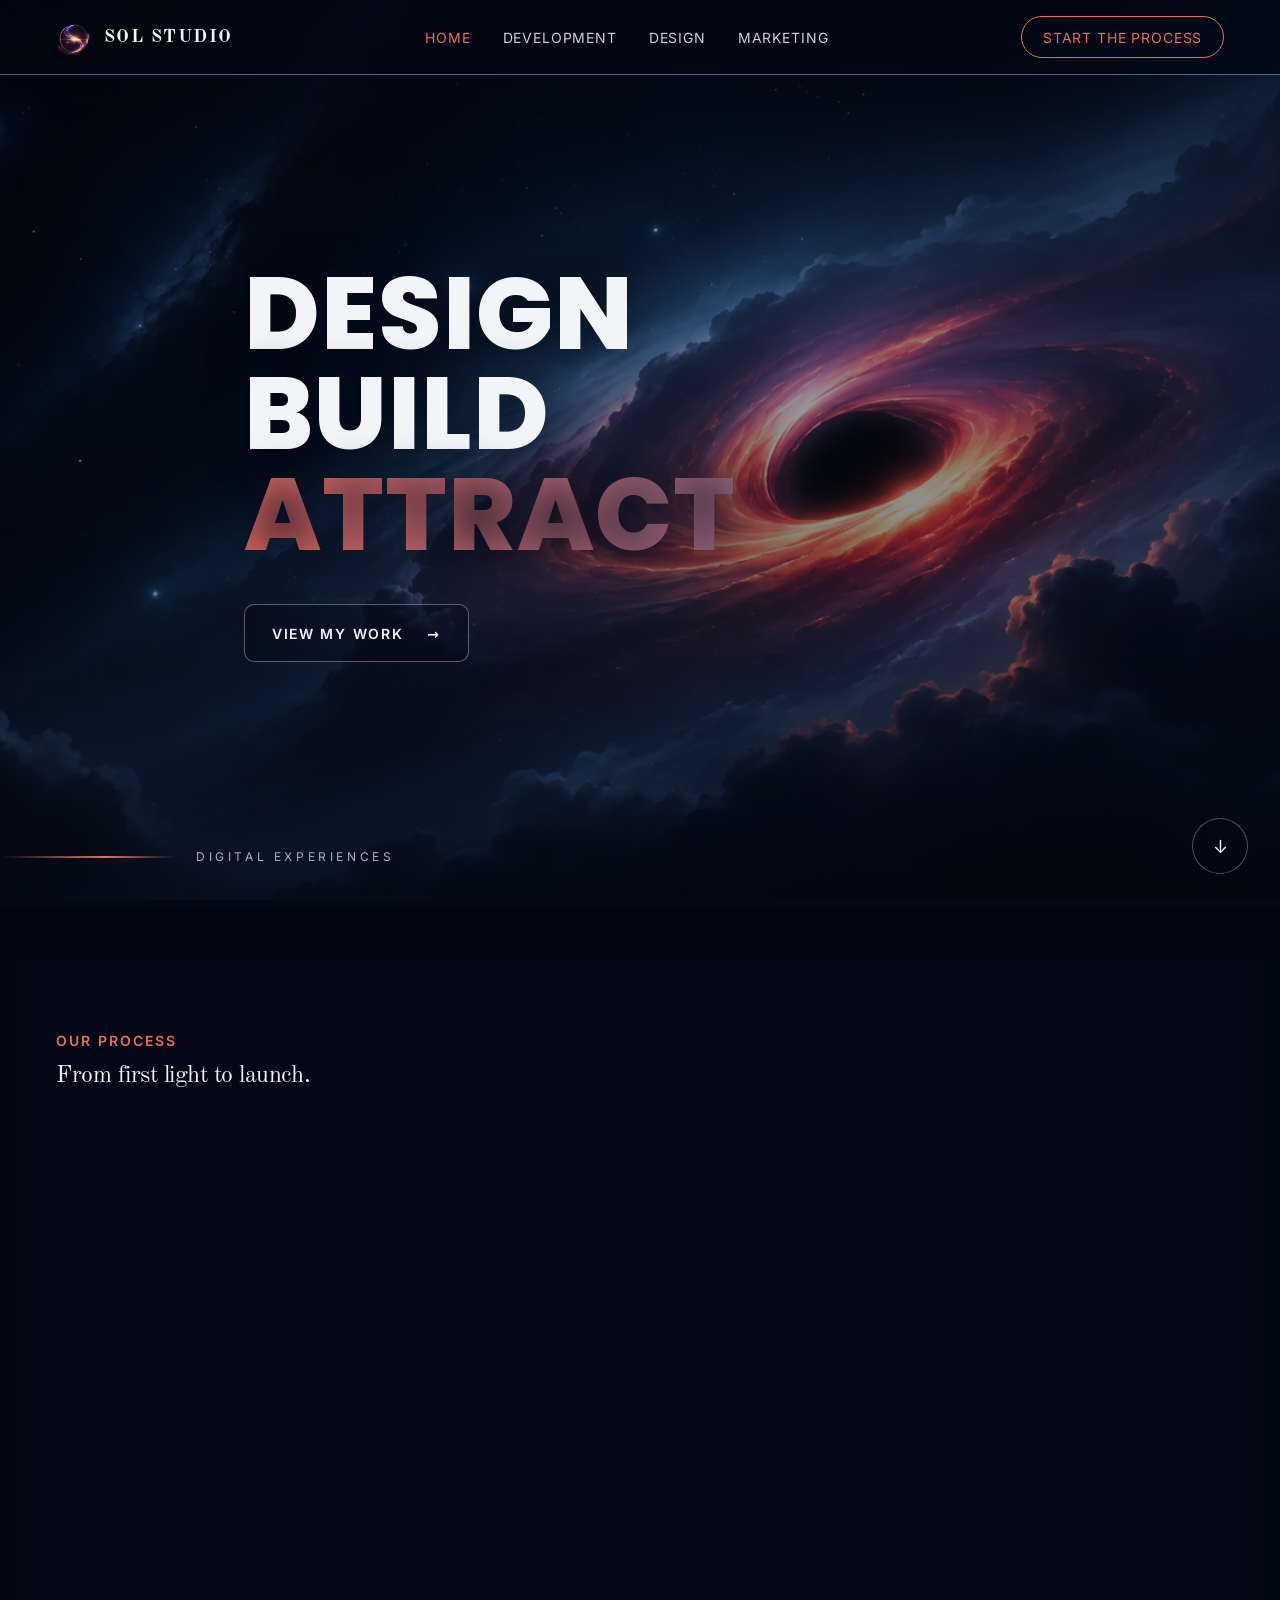
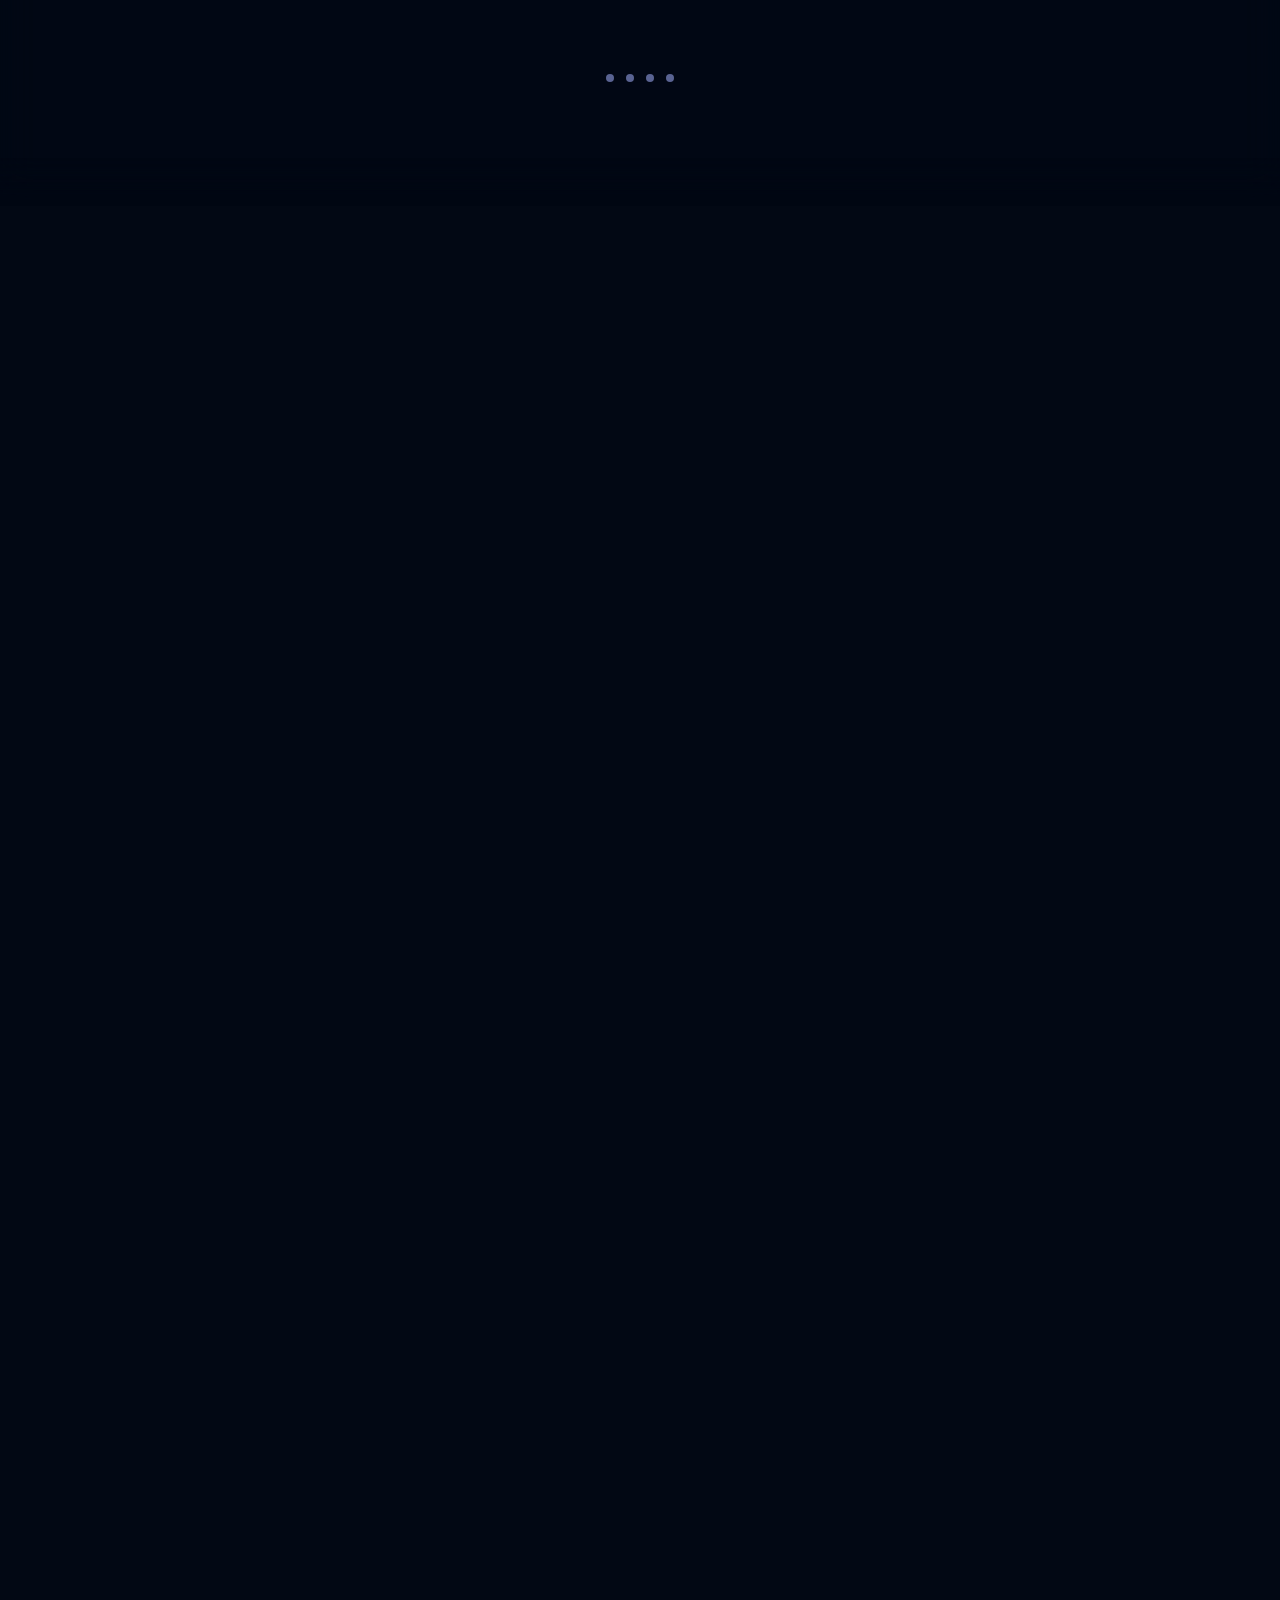
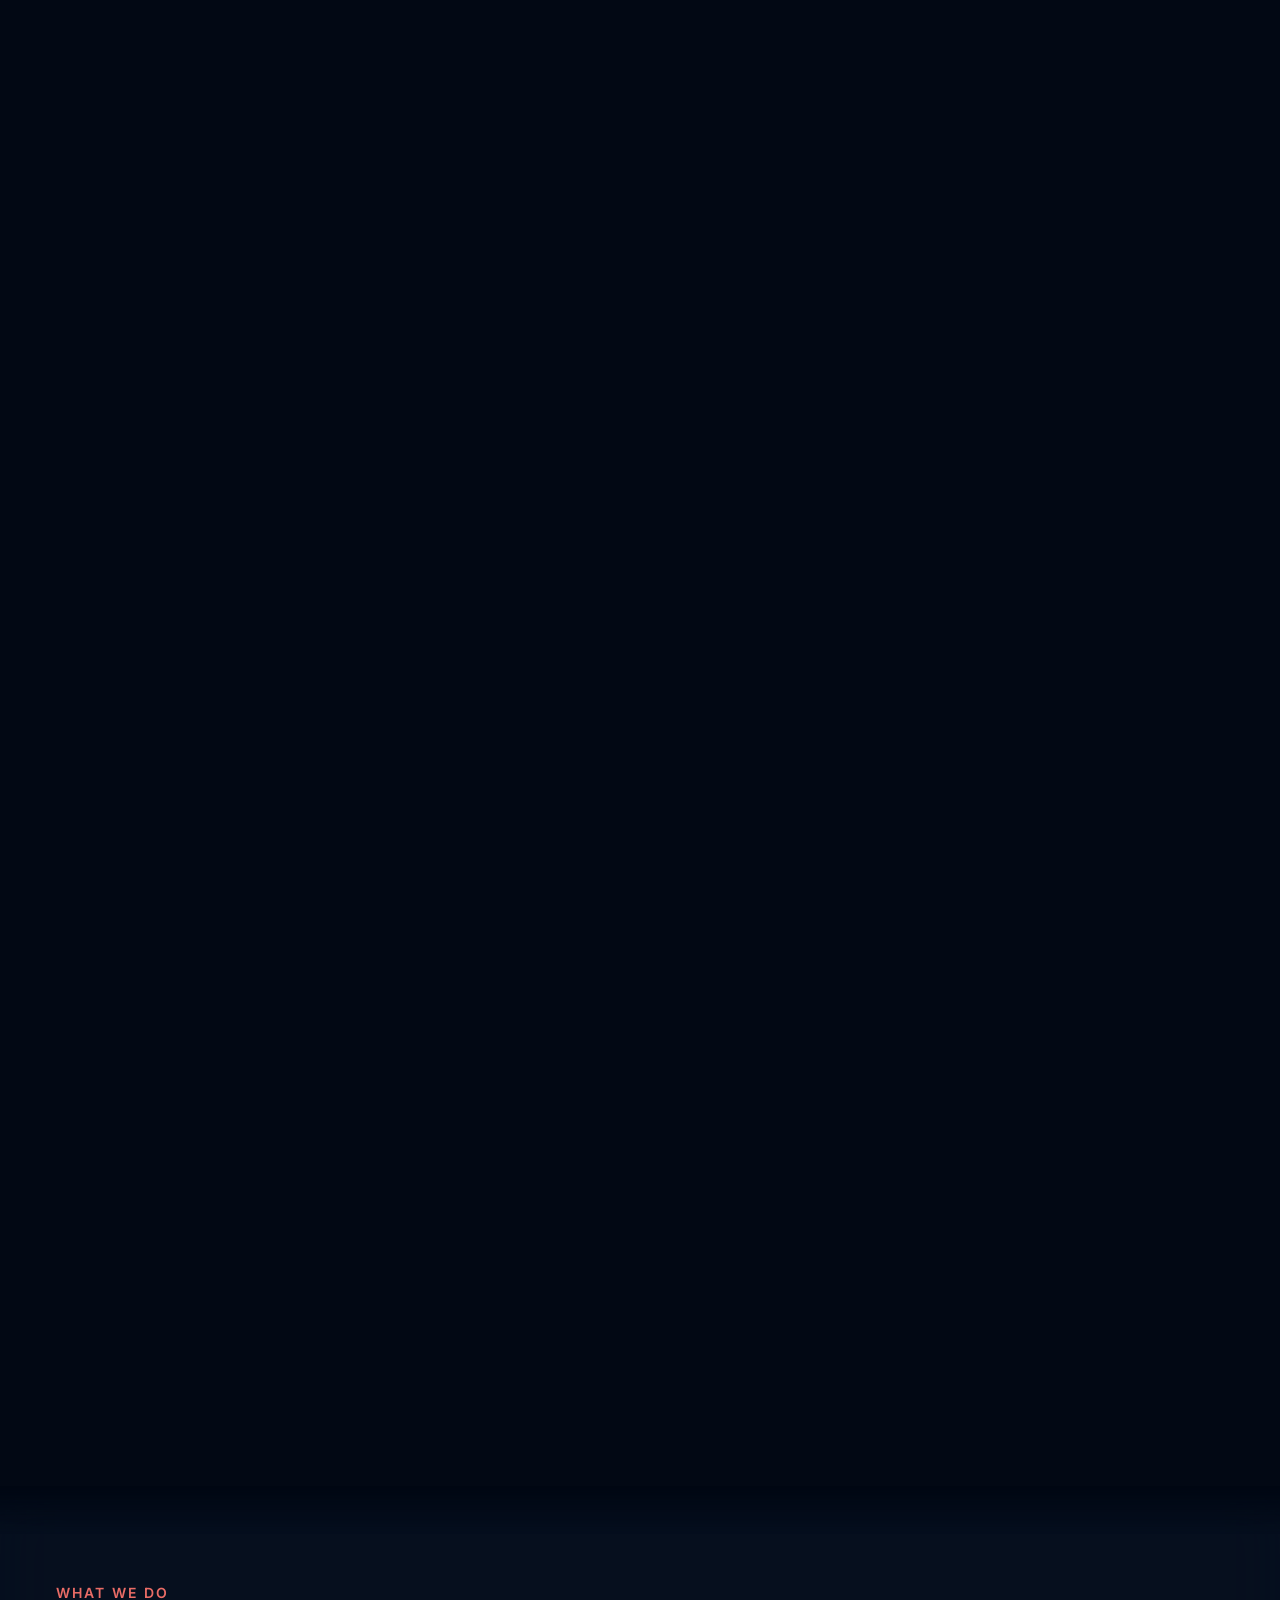
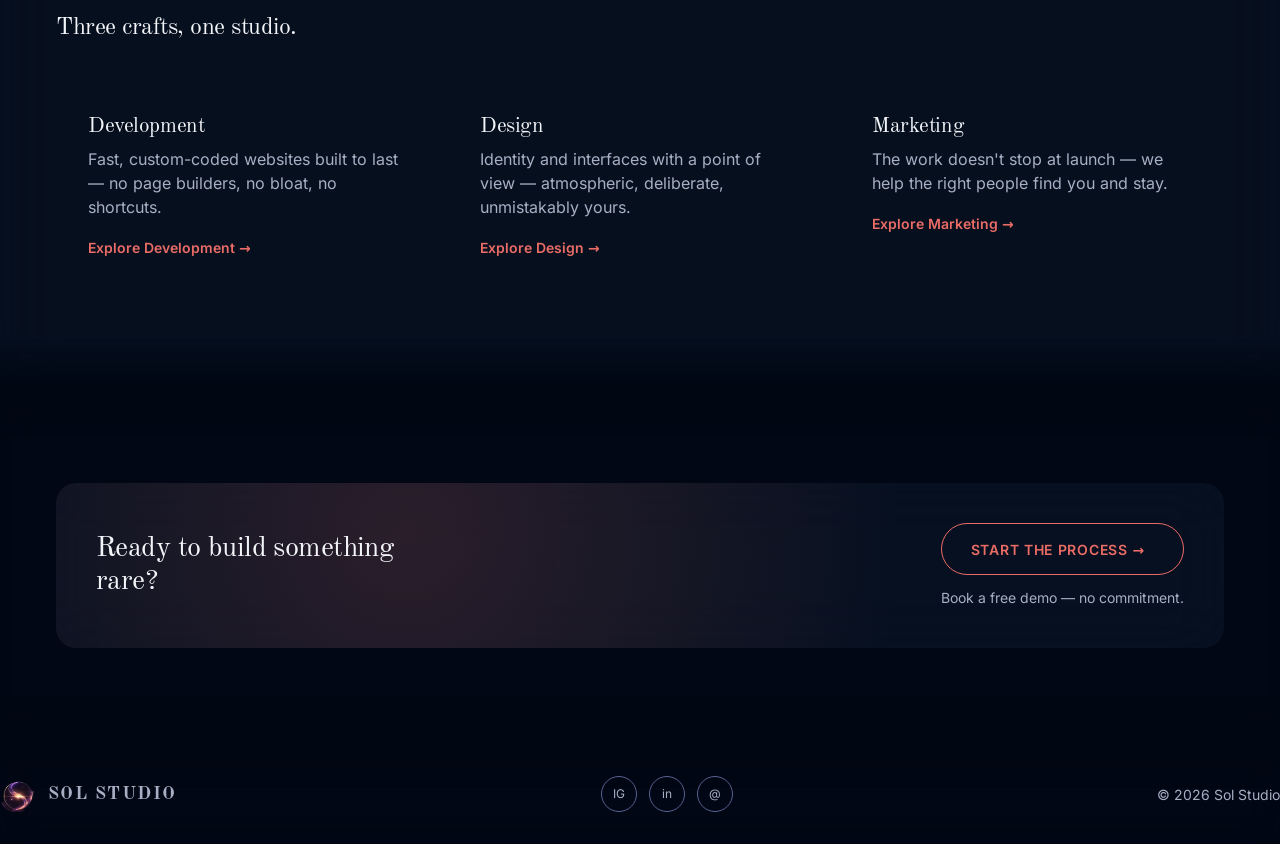
==== index.html @ f49dfcd3 "Build Sol Studio site: phases 0-5 complete - Design "Gravity": cosmic dark theme, client palette, Ol" ====
<!doctype html>
<html lang="en">
<head>
  <meta charset="utf-8">
  <meta name="viewport" content="width=device-width, initial-scale=1">
  <title>Sol Studio — Custom Websites, Design & Marketing</title>
  <meta name="description" content="Sol Studio builds custom websites from your brief — no templates, no two alike. Development, design, and marketing under one roof. Book a free demo.">
  <link rel="stylesheet" href="shared/tokens.css">
  <link rel="stylesheet" href="shared/base.css">
  <link rel="stylesheet" href="style.css">
  <link rel="preload" as="image" href="assets/images/hero-poster.webp">
</head>
<body>
  <!-- fixed cosmic backdrop: intro-loop hero video (intro plays once, hands
       off to the seamless loop; reduced-motion & autoplay-blocked → poster) -->
  <div class="site-backdrop" data-intro-loop aria-hidden="true">
    <video class="backdrop-media" data-il-loop muted playsinline preload="auto" loop>
      <source src="assets/video/hero-loop.mp4" type="video/mp4">
    </video>
    <video class="backdrop-media" data-il-intro muted playsinline preload="auto" autoplay
           poster="assets/images/hero-poster.webp">
      <source src="assets/video/hero-intro.mp4" type="video/mp4">
    </video>
  </div>

  <!-- ===== header (canonical — propagate edits to every page) ===== -->
  <header class="site-header">
    <div class="container">
      <a class="logo" href="/"><img src="assets/images/logo-mark.webp" alt="" width="36" height="36">SOL STUDIO</a>
      <nav aria-label="Primary">
        <ul class="nav-links">
          <li><a href="/" aria-current="page">Home</a></li>
          <li><a href="dev/">Development</a></li>
          <li><a href="design/">Design</a></li>
          <li><a href="market/">Marketing</a></li>
        </ul>
      </nav>
      <a class="nav-cta" href="questionnaire/">Start the Process</a>
      <button class="nav-toggle" id="navToggle" aria-label="Open menu" aria-expanded="false">
        <span></span><span></span><span></span>
      </button>
    </div>
  </header>
  <div class="nav-overlay" id="navOverlay">
    <button class="nav-overlay-close" id="navClose" aria-label="Close menu">&times;</button>
    <a href="/">Home</a>
    <a href="dev/">Development</a>
    <a href="design/">Design</a>
    <a href="market/">Marketing</a>
    <a class="btn-outline nav-cta" href="questionnaire/">Start the Process</a>
  </div>

  <main>
    <!-- ===== hero — cinematic launch, per the operator's reference mockup:
         stacked all-caps display headline (gradient last line), one button,
         tag bottom-left, scroll circle bottom-right. The video establishes
         the scene, then the elements fade in on a timed choreography (pure
         CSS, reduced-motion shows them instantly) ===== -->
    <section class="hero-block" id="hero">
      <div class="container">
        <h1 class="hero-title"><span class="line">Design</span><span class="line">Build</span><span class="line grad">Attract</span></h1>
        <div class="hero-actions">
          <a class="btn-hero" href="#pillars">View My Work <span class="arrow" aria-hidden="true">&rarr;</span></a>
        </div>
      </div>
      <div class="hero-tag" aria-hidden="true"><span class="tag-rule"></span>Digital Experiences</div>
      <a class="hero-scroll" href="#process" aria-label="Scroll to our process">&darr;</a>
    </section>

    <!-- ===== process — pinned crossfade stage (steps flow in/out one at a
         time as you scroll; each with its cosmic OODA icon) ===== -->
    <section class="process-scroll" id="process">
      <div class="process-stage">
        <div class="container">
          <span class="eyebrow">Our Process</span>
          <h2>From first light to launch.</h2>
          <div class="process-steps">
            <article class="process-step">
              <div class="process-media"><img src="assets/images/process-01.webp" alt="A glowing ringed lens gathering starlight" width="600" height="600" loading="lazy"></div>
              <div class="process-copy">
                <span class="process-index">01 / 04 · Observe</span>
                <h3>We look before we leap.</h3>
                <p>Your audience, your market, your edge — mapped in full before a single pixel is drawn. We build on what's real, not what's assumed.</p>
              </div>
            </article>
            <article class="process-step">
              <div class="process-media"><img src="assets/images/process-02.webp" alt="An orbital compass with planets aligning on a glowing orbit" width="600" height="600" loading="lazy"></div>
              <div class="process-copy">
                <span class="process-index">02 / 04 · Orient</span>
                <h3>We find your angle.</h3>
                <p>Everything we learn becomes a point of view — the positioning, the structure, and the story your site is going to tell.</p>
              </div>
            </article>
            <article class="process-step">
              <div class="process-media"><img src="assets/images/process-03.webp" alt="Light rays converging into one bright point" width="600" height="600" loading="lazy"></div>
              <div class="process-copy">
                <span class="process-index">03 / 04 · Decide</span>
                <h3>We commit to one direction.</h3>
                <p>Design, words, and motion — chosen on purpose, not by default. Nothing ships by accident.</p>
              </div>
            </article>
            <article class="process-step">
              <div class="process-media"><img src="assets/images/process-04.webp" alt="A spark rising on a launch trail from a glowing orbit ring" width="600" height="600" loading="lazy"></div>
              <div class="process-copy">
                <span class="process-index">04 / 04 · Act</span>
                <h3>We build, launch, and sharpen.</h3>
                <p>We ship the site, then measure how it performs and refine from there. Launch is the start, not the finish.</p>
              </div>
            </article>
          </div>
          <div class="process-dots" aria-hidden="true"><i></i><i></i><i></i><i></i></div>
        </div>
      </div>
    </section>

    <!-- ===== pillars ===== -->
    <section class="section section--surface" id="pillars">
      <div class="container">
        <span class="eyebrow" data-animate>What We Do</span>
        <h2 data-animate>Three crafts, one studio.</h2>
        <div class="pillars-grid">
          <a class="pillar-card" href="dev/" data-animate style="--stagger-i:0">
            <h3>Development</h3>
            <p>Fast, custom-coded websites built to last — no page builders, no bloat, no shortcuts.</p>
            <span class="go">Explore Development &rarr;</span>
          </a>
          <a class="pillar-card" href="design/" data-animate style="--stagger-i:1">
            <h3>Design</h3>
            <p>Identity and interfaces with a point of view — atmospheric, deliberate, unmistakably yours.</p>
            <span class="go">Explore Design &rarr;</span>
          </a>
          <a class="pillar-card" href="market/" data-animate style="--stagger-i:2">
            <h3>Marketing</h3>
            <p>The work doesn't stop at launch — we help the right people find you and stay.</p>
            <span class="go">Explore Marketing &rarr;</span>
          </a>
        </div>
      </div>
    </section>

    <!-- ===== cta ===== -->
    <section class="section" id="cta">
      <div class="container">
        <div class="cta-band" data-animate>
          <h2>Ready to build something rare?</h2>
          <div class="cta-actions">
            <a class="btn-outline" href="questionnaire/">Start the Process &rarr;</a>
            <span class="hero-note">Book a free demo — no commitment.</span>
          </div>
        </div>
      </div>
    </section>
  </main>

  <!-- ===== footer (canonical — propagate edits to every page) ===== -->
  <footer class="site-footer">
    <a class="logo" href="/"><img src="assets/images/logo-mark.webp" alt="" width="36" height="36">SOL STUDIO</a>
    <div class="social-icons">
      <!-- PLACEHOLDER: real profile URLs — see QUESTIONS.md (socials) -->
      <a href="[PLACEHOLDER: Instagram URL]" aria-label="Instagram">IG</a>
      <a href="[PLACEHOLDER: LinkedIn URL]" aria-label="LinkedIn">in</a>
      <a href="mailto:[PLACEHOLDER: public contact email]" aria-label="Email">@</a>
    </div>
    <span>&copy; 2026 Sol Studio</span>
  </footer>

  <script src="shared/main.js"></script>
  <script src="script.js"></script>
</body>
</html>
---- shared/tokens.css ----
/* Design tokens — "Gravity" direction (state/DECISIONS.md, Phase 2).
   Single source of truth: every visual value used in site/ lives here.
   Palette hexes are client-supplied verbatim (client/assets-intake/vibe/
   color Pallet.png); success/error are derived to sit in the same family
   since the client palette has no green. All pairings WCAG-AA checked
   (see DECISIONS.md for the contrast table). */

@font-face {
  font-family: 'Old Standard TT';
  font-style: normal;
  font-weight: 400;
  font-display: swap;
  src: url('../assets/fonts/old-standard-tt-400.woff2') format('woff2');
}
@font-face {
  font-family: 'Old Standard TT';
  font-style: normal;
  font-weight: 700;
  font-display: swap;
  src: url('../assets/fonts/old-standard-tt-700.woff2') format('woff2');
}
@font-face {
  font-family: 'Old Standard TT';
  font-style: italic;
  font-weight: 400;
  font-display: swap;
  src: url('../assets/fonts/old-standard-tt-400i.woff2') format('woff2');
}
@font-face {
  font-family: 'Poppins';
  font-style: normal;
  font-weight: 800;
  font-display: swap;
  src: url('../assets/fonts/poppins-800.woff2') format('woff2');
}
@font-face {
  font-family: 'Inter';
  font-style: normal;
  font-weight: 400;
  font-display: swap;
  src: url('../assets/fonts/inter-400.woff2') format('woff2');
}
@font-face {
  font-family: 'Inter';
  font-style: normal;
  font-weight: 500;
  font-display: swap;
  src: url('../assets/fonts/inter-500.woff2') format('woff2');
}
@font-face {
  font-family: 'Inter';
  font-style: normal;
  font-weight: 600;
  font-display: swap;
  src: url('../assets/fonts/inter-600.woff2') format('woff2');
}

:root {
  /* Colors — base/dark scale (client palette 1-5) */
  --color-bg: #020814;          /* Void Black */
  --color-surface: #0D192C;     /* Deep Space Navy */
  --color-primary-dark: #1F2A45; /* Midnight Blue */
  --color-primary: #747DAA;      /* Dusty Indigo, lightened (L 0.56 same hue/sat) so
                                     bg-colored button labels clear 4.5:1 on a primary fill */
  --color-border: #596392;       /* Dusty Indigo, client-exact — hairline borders, 3:1+ */

  /* Colors — warm/accent scale (client palette 6-10) */
  --color-accent: #EA6C66;      /* Accretion Orange — CTAs, highlights, scarce per 60-30-10 */
  --color-accent-light: #FA9B82; /* Soft Peach Glow — gradient end, large-text accent */

  /* Colors — text */
  --color-text: #F2F4F8;        /* near-white, cool-tinted toward primary hue */
  --color-text-muted: #A8AFC4;  /* light indigo-grey */

  /* Colors — state (derived; no green/true-red in client palette) */
  --color-success: #3EAA7E;
  --color-error: #CA4E56;       /* Solar Coral, client palette */

  /* Typography — Old Standard TT (heading, high-contrast display serif,
     italic available for accent phrases) + Inter (body): "quiet luxury"
     pairing per typography.md - elegant serif display over neutral sans body.
     --font-display (contract v1.3.0): heavy geometric sans for the HOME hero
     headline only, operator-directed to match their reference mockup. */
  --font-heading: 'Old Standard TT', Georgia, serif;
  --font-body: 'Inter', system-ui, sans-serif;
  --font-display: 'Poppins', 'Inter', system-ui, sans-serif;
  --text-xs: 0.75rem;
  --text-sm: 0.875rem;
  --text-base: 1rem;
  --text-lg: 1.125rem;
  --text-xl: 1.333rem;
  --text-2xl: 1.777rem;
  --text-3xl: 2.369rem;
  --text-hero: clamp(2.5rem, 5vw + 1rem, 5rem);
  --leading-tight: 1.15;
  --leading-normal: 1.5;
  --leading-loose: 1.8;

  /* Spacing (4px base) */
  --space-1: 0.25rem;
  --space-2: 0.5rem;
  --space-3: 0.75rem;
  --space-4: 1rem;
  --space-5: 1.25rem;
  --space-6: 1.5rem;
  --space-7: 1.75rem;
  --space-8: 2rem;
  --space-9: 2.25rem;
  --space-10: 2.5rem;
  --space-11: 2.75rem;
  --space-12: 3rem;

  /* Layout */
  --container-max: 1200px;
  --section-pad-y: 6rem;
  --radius-sm: 4px;
  --radius-md: 10px;
  --radius-lg: 20px;
  --radius-full: 999px;

  /* Elevation — dark theme: soft glow, not drop-shadow-on-white */
  --shadow-sm: 0 1px 2px rgba(2, 8, 20, 0.6);
  --shadow-md: 0 4px 16px rgba(2, 8, 20, 0.5), 0 0 24px rgba(234, 108, 102, 0.06);
  --shadow-lg: 0 12px 40px rgba(2, 8, 20, 0.6), 0 0 48px rgba(234, 108, 102, 0.08);

  /* Motion */
  --duration-fast: 150ms;
  --duration-base: 300ms;
  --duration-slow: 600ms;
  --ease-standard: cubic-bezier(0.4, 0, 0.2, 1);
  --ease-out-expo: cubic-bezier(0.16, 1, 0.3, 1);

  /* Effects — frosted-glass backdrop-filter (the hero video stays fixed
     behind every section; sections dim/blur it, never cut to a hard edge) */
  --blur-md: 18px;
  --blur-lg: 30px;
}
---- shared/base.css ----
/* base.css — reset, element defaults, and the shared shell (container,
   sections, buttons, header/nav, footer, entrance animation) used by every
   page. Consumes tokens.css only; never hardcodes a visual value.
   NOTE (Phase 3): this is the stable, on-brand shell. The home page's
   signature effects (fixed hero video behind all sections, frosted-glass
   section boundaries, pinned crossfade process) are added in Phase 5 from
   the binding preview/layout-preview.html — they are page-specific and live
   in site/style.css, not here. */

/* ---- reset ---- */
*,*::before,*::after{box-sizing:border-box}
html{background:var(--color-bg)}
body{margin:0;background:transparent;color:var(--color-text);
  font-family:var(--font-body);line-height:var(--leading-normal);
  -webkit-font-smoothing:antialiased;text-rendering:optimizeLegibility}
img,svg,video{display:block;max-width:100%}
a{color:inherit;text-decoration:none}
button{font:inherit;color:inherit;cursor:pointer}
h1,h2,h3,h4{font-family:var(--font-heading);font-weight:400;letter-spacing:-.02em;
  margin:0;line-height:var(--leading-tight)}
p{margin:0}
:focus-visible{outline:2px solid var(--color-accent);outline-offset:3px}

/* ---- fixed cosmic backdrop (behind every page) ----
   Home puts the intro-loop hero video here; other pages use the poster
   still. Content floats over it; sections frost it (see .section::before). */
.site-backdrop{position:fixed;inset:0;z-index:-2;overflow:hidden;background:var(--color-bg)}
.site-backdrop img,.site-backdrop .backdrop-media{position:absolute;inset:0;
  width:100%;height:100%;object-fit:cover;object-position:center}
/* phone portrait: pan the cover crop so the black hole sits centred on screen.
   68% was set BY THE OPERATOR by eye via the temporary #calibrate slider
   (2026-07-10) — the video drifts slightly across its loop, so analytic
   centroid math kept flip-flopping; the calibrated value is authoritative. */
@media (max-width:640px) and (orientation: portrait){
  .site-backdrop img,.site-backdrop .backdrop-media{object-position:68% center}
}
.site-backdrop::after{content:"";position:absolute;inset:0;
  background:linear-gradient(180deg,
    color-mix(in srgb, var(--color-bg) 30%, transparent),
    color-mix(in srgb, var(--color-bg) 55%, transparent))}

/* ---- layout primitives ---- */
.container{max-width:var(--container-max);margin-inline:auto;padding-inline:var(--space-4)}
/* every content section is a frosted-glass panel over the backdrop, with
   top/bottom edges masked to fade — sections melt into each other and into
   the cosmic backdrop, never a hard rectangular edge. Heroes opt out. */
.section{position:relative;padding-block:var(--section-pad-y)}
.section > .container{position:relative;z-index:1}
.section::before{content:"";position:absolute;inset:0;z-index:0;
  background:color-mix(in srgb, var(--color-bg) 40%, transparent);
  backdrop-filter:blur(var(--blur-md));-webkit-backdrop-filter:blur(var(--blur-md));
  -webkit-mask:linear-gradient(to bottom, transparent 0,
    #000 var(--space-12), #000 calc(100% - var(--space-12)), transparent 100%);
          mask:linear-gradient(to bottom, transparent 0,
    #000 var(--space-12), #000 calc(100% - var(--space-12)), transparent 100%)}
.section--surface::before{background:color-mix(in srgb, var(--color-surface) 46%, transparent);
  backdrop-filter:blur(var(--blur-lg));-webkit-backdrop-filter:blur(var(--blur-lg))}
.eyebrow{display:block;font-size:var(--text-sm);letter-spacing:.14em;text-transform:uppercase;
  color:var(--color-accent);font-weight:600;margin-bottom:var(--space-3)}
.lead{color:var(--color-text-muted);font-size:var(--text-lg);max-width:60ch}
/* gradient italic emphasis word in headings (all page heroes) */
.accent{font-style:italic;
  background:linear-gradient(90deg,var(--color-accent),var(--color-accent-light));
  -webkit-background-clip:text;background-clip:text;color:transparent}

/* ---- buttons ---- */
.btn-outline{display:inline-flex;align-items:center;gap:var(--space-2);
  border:1px solid var(--color-accent);color:var(--color-accent);
  padding:.9rem 1.8rem;border-radius:var(--radius-full);font-size:var(--text-sm);
  letter-spacing:.05em;text-transform:uppercase;font-weight:600;
  transition:background var(--duration-fast) var(--ease-standard),
             color var(--duration-fast) var(--ease-standard),
             transform var(--duration-fast) var(--ease-standard)}
.btn-outline:hover{background:var(--color-accent);color:var(--color-bg)}
.btn-outline:active{transform:scale(.97)}

/* ---- header / nav (glassy sticky bar) ---- */
.site-header{position:sticky;top:0;z-index:50;
  background:color-mix(in srgb, var(--color-bg) 72%, transparent);
  backdrop-filter:blur(var(--blur-md));-webkit-backdrop-filter:blur(var(--blur-md));
  border-bottom:1px solid var(--color-border)}
.site-header .container{display:flex;align-items:center;justify-content:space-between;
  padding-block:var(--space-4)}
.logo{display:flex;align-items:center;gap:var(--space-3);font-family:var(--font-heading);
  font-weight:700;letter-spacing:.08em;font-size:var(--text-lg)}
.logo img{width:36px;height:36px;flex:none}
.nav-links{display:none;gap:var(--space-8);list-style:none;margin:0;padding:0;
  font-size:var(--text-sm);letter-spacing:.06em;text-transform:uppercase}
.nav-links a{opacity:.85;transition:opacity var(--duration-fast) var(--ease-standard),
  color var(--duration-fast) var(--ease-standard)}
.nav-links a:hover,.nav-links a[aria-current="page"]{opacity:1;color:var(--color-accent)}
.nav-cta{display:none;border:1px solid var(--color-accent);color:var(--color-accent);
  padding:.6rem 1.3rem;border-radius:var(--radius-full);
  font-size:var(--text-sm);letter-spacing:.06em;text-transform:uppercase;
  transition:background var(--duration-fast) var(--ease-standard),color var(--duration-fast) var(--ease-standard)}
.nav-cta:hover{background:var(--color-accent);color:var(--color-bg)}
.nav-toggle{display:inline-flex;flex-direction:column;gap:5px;background:none;border:0;
  padding:12px;min-width:44px;min-height:44px;align-items:center;justify-content:center}
.nav-toggle span{width:22px;height:2px;background:var(--color-text)}
.nav-toggle:active{transform:scale(.97)}

/* mobile overlay nav — transform+opacity, frosted (not a display swap) */
.nav-overlay{position:fixed;inset:0;z-index:100;
  background:color-mix(in srgb, var(--color-bg) 88%, transparent);
  backdrop-filter:blur(var(--blur-lg));-webkit-backdrop-filter:blur(var(--blur-lg));
  display:flex;flex-direction:column;align-items:center;justify-content:center;gap:var(--space-8);
  opacity:0;visibility:hidden;transform:translateY(-8px);
  transition:opacity var(--duration-base) var(--ease-out-expo),
             transform var(--duration-base) var(--ease-out-expo),
             visibility 0s linear var(--duration-base)}
.nav-overlay.is-open{opacity:1;visibility:visible;transform:none;
  transition:opacity var(--duration-base) var(--ease-out-expo),
             transform var(--duration-base) var(--ease-out-expo),visibility 0s}
.nav-overlay a{font-family:var(--font-heading);font-size:var(--text-2xl)}
.nav-overlay .nav-cta{display:inline-block;margin-top:var(--space-4)}
.nav-overlay-close{position:absolute;top:var(--space-4);right:var(--space-4);
  background:none;border:0;font-size:var(--text-2xl);min-width:44px;min-height:44px}
@media (min-width:1024px){
  .nav-links{display:flex}
  .nav-cta{display:inline-block}
  .nav-toggle{display:none}
}

/* ---- footer (masked panel, no hard divider line) ---- */
.site-footer{position:relative;padding-block:var(--space-8);
  display:flex;flex-wrap:wrap;gap:var(--space-6);align-items:center;justify-content:space-between;
  font-size:var(--text-sm);color:var(--color-text-muted)}
.site-footer > *{position:relative;z-index:1}
.site-footer::before{content:"";position:absolute;inset:0;z-index:0;
  background:color-mix(in srgb, var(--color-bg) 45%, transparent);
  backdrop-filter:blur(var(--blur-md));-webkit-backdrop-filter:blur(var(--blur-md));
  -webkit-mask:linear-gradient(to bottom, transparent 0, #000 var(--space-11), #000 100%);
          mask:linear-gradient(to bottom, transparent 0, #000 var(--space-11), #000 100%)}
.social-icons{display:flex;gap:var(--space-3)}
.social-icons a{width:36px;height:36px;border-radius:var(--radius-full);border:1px solid var(--color-border);
  display:flex;align-items:center;justify-content:center;font-size:var(--text-xs);
  transition:border-color var(--duration-fast) var(--ease-standard),color var(--duration-fast) var(--ease-standard)}
.social-icons a:hover{border-color:var(--color-accent);color:var(--color-accent)}

/* ---- shared components (used on 2+ pages) ---- */
.hero-note{color:var(--color-text-muted);font-size:var(--text-sm)}
.placeholder-box{background:var(--color-surface);border:1px dashed var(--color-border);
  border-radius:var(--radius-md);display:flex;align-items:center;justify-content:center;
  color:var(--color-text-muted);font-size:var(--text-xs);text-align:center;padding:var(--space-4)}

/* cta band — home + every pillar page */
.cta-band{border-radius:var(--radius-lg);
  background:radial-gradient(circle at 30% 30%,
    color-mix(in srgb, var(--color-accent) 16%, transparent), transparent 60%),
    color-mix(in srgb, var(--color-surface) 52%, transparent);
  backdrop-filter:blur(var(--blur-lg));-webkit-backdrop-filter:blur(var(--blur-lg));
  padding:var(--space-10);display:flex;flex-wrap:wrap;gap:var(--space-6);
  align-items:center;justify-content:space-between}
.cta-band h2{font-size:var(--text-2xl);max-width:22ch}
.cta-actions{display:flex;flex-direction:column;gap:var(--space-3)}

/* service-page layout — Development / Design / Marketing share this shell */
.page-hero{padding-block:calc(var(--section-pad-y) + 2rem) var(--section-pad-y)}
.page-hero h1{font-size:var(--text-3xl);letter-spacing:-.03em;max-width:16ch}
@media (min-width:768px){.page-hero h1{font-size:var(--text-hero)}}
.page-hero .lead{margin-top:var(--space-6)}
.page-hero .btn-outline{margin-top:var(--space-8)}
.services-grid{display:grid;grid-template-columns:1fr;gap:var(--space-6);margin-top:var(--space-10)}
@media (min-width:768px){.services-grid{grid-template-columns:repeat(2,1fr)}}
.service-item{border:1px solid var(--color-border);border-radius:var(--radius-lg);padding:var(--space-7)}
.service-item h3{font-size:var(--text-xl);margin-bottom:var(--space-2)}
.service-item p{color:var(--color-text-muted);font-size:var(--text-base)}
.gallery-grid{display:grid;grid-template-columns:1fr;gap:var(--space-4);margin-top:var(--space-10)}
@media (min-width:640px){.gallery-grid{grid-template-columns:repeat(3,1fr)}}
.gallery-grid .placeholder-box{aspect-ratio:4/3}
.faq{max-width:60ch;margin-top:var(--space-10)}
.faq-item{border-top:1px solid var(--color-border);padding-block:var(--space-6)}
.faq-item h3{font-size:var(--text-lg);margin-bottom:var(--space-2)}
.faq-item p{color:var(--color-text-muted)}

/* ---- shared entrance animation (css-only.md pattern; JS adds .is-visible) ---- */
@media (prefers-reduced-motion: no-preference){
  .anim-ready [data-animate]{opacity:0;transform:translateY(20px);
    transition:opacity var(--duration-slow) var(--ease-out-expo),
               transform var(--duration-slow) var(--ease-out-expo);
    transition-delay:calc(var(--stagger-i,0)*75ms)}
  .anim-ready [data-animate].is-visible{opacity:1;transform:none}
}
---- style.css ----
/* style.css — HOME page. Reproduces the BINDING preview/layout-preview.html:
   the fixed intro-loop hero video (in .site-backdrop, base.css) shows through
   frosted section panels; the process is a pinned crossfade stage where steps
   flow in and out one at a time. Copy + real media are final. */

/* intro-loop: loop video sits under the intro, revealed by script.js */
.site-backdrop [data-il-loop]{opacity:0}

/* ---- hero — cinematic launch, matched to the operator's reference mockup:
   stacked all-caps display headline (white, white, gradient), a bordered
   "View Work" button, a gradient-rule tag bottom-left and a circular scroll
   button bottom-right. The intro video establishes the scene first; elements
   then fade in on a timed choreography. Pure CSS timing (runs without JS,
   always ends visible); reduced-motion users see everything immediately. */
/* fits entirely in the first viewport: 100svh minus the sticky header's
   flow height (36px logo + 2*space-4 padding + 1px border) — the tag and
   scroll button at the bottom are visible without scrolling */
.hero-block{position:relative;
  min-height:calc(100svh - (36px + 2*var(--space-4) + 1px));
  display:flex;flex-direction:column;justify-content:center;
  padding-block:var(--space-8) calc(var(--space-12) + var(--space-10))}
.hero-block .container{position:relative;z-index:1}
.hero-title{font-family:var(--font-display);font-weight:800;text-transform:uppercase;
  font-size:clamp(3.2rem, 8vw, 7.5rem);letter-spacing:.01em;line-height:.98;
  text-shadow:0 2px 40px color-mix(in srgb, var(--color-bg) 80%, transparent)}
.hero-title .line{display:block}
.hero-title .grad{background:linear-gradient(90deg, var(--color-accent),
    color-mix(in srgb, var(--color-primary) 55%, var(--color-error)));
  -webkit-background-clip:text;background-clip:text;color:transparent}
.hero-actions{display:flex;flex-wrap:wrap;align-items:center;gap:var(--space-5);margin-top:var(--space-10)}
/* rounded-rectangle bordered button (not the pill) per the reference */
.btn-hero{display:inline-flex;align-items:center;gap:var(--space-6);
  font-family:var(--font-body);font-size:var(--text-sm);font-weight:600;
  letter-spacing:.12em;text-transform:uppercase;color:var(--color-text);
  padding:1.1rem 1.7rem;border-radius:var(--radius-md);
  border:1px solid color-mix(in srgb, var(--color-text) 35%, transparent);
  background:color-mix(in srgb, var(--color-bg) 40%, transparent);
  backdrop-filter:blur(var(--blur-md));-webkit-backdrop-filter:blur(var(--blur-md));
  transition:border-color var(--duration-fast) var(--ease-standard),
             background var(--duration-fast) var(--ease-standard),
             transform var(--duration-fast) var(--ease-standard)}
.btn-hero:hover{border-color:color-mix(in srgb, var(--color-text) 70%, transparent);
  background:color-mix(in srgb, var(--color-bg) 60%, transparent)}
.btn-hero:active{transform:scale(.97)}
.btn-hero .arrow{font-family:var(--font-body)}
/* bottom-left: gradient rule + tracked tag */
.hero-tag{position:absolute;bottom:var(--space-10);left:0;z-index:1;
  display:flex;align-items:center;gap:var(--space-5);
  font-size:var(--text-xs);letter-spacing:.3em;text-transform:uppercase;
  color:var(--color-text-muted)}
.tag-rule{width:clamp(6rem, 14vw, 11rem);height:2px;
  background:linear-gradient(90deg, transparent, var(--color-accent) 60%, transparent)}
/* bottom-right: circular scroll-down button */
.hero-scroll{position:absolute;bottom:var(--space-8);right:var(--space-8);z-index:1;
  width:56px;height:56px;border-radius:var(--radius-full);
  border:1px solid color-mix(in srgb, var(--color-text) 30%, transparent);
  display:flex;align-items:center;justify-content:center;
  font-size:var(--text-lg);color:var(--color-text);
  background:color-mix(in srgb, var(--color-bg) 30%, transparent);
  transition:border-color var(--duration-fast) var(--ease-standard),
             transform var(--duration-fast) var(--ease-standard)}
.hero-scroll:hover{border-color:var(--color-accent);color:var(--color-accent)}
.hero-scroll:active{transform:scale(.95)}

/* web (>=1024px): hero content offset left of the centered container */
@media (min-width:1024px){
  .hero-block .container{transform:translateX(-150px)}
}

/* phone portrait: everything centered; ONE uniform headline size (words keep
   their natural varying widths — more dynamic than forced equal widths),
   large enough that the narrowest word (BUILD) spans >=50% of the screen:
   BUILD ≈ 3.1em of glyph advance -> 17vw gives ~53vw; the widest (ATTRACT,
   ~4.8em) lands ~82vw, inside the container padding */
@media (max-width:640px) and (orientation: portrait){
  .hero-block .container{text-align:center}
  .hero-title{font-size:17vw}
  .hero-actions{justify-content:center}
  /* tag centered above the scroll circle; no transforms (they'd be
     overridden by the entrance animation's fill state) */
  .hero-tag{left:0;right:0;justify-content:center;
    bottom:calc(var(--space-6) + 56px + var(--space-6))}
  .hero-scroll{left:0;right:0;margin-inline:auto;bottom:var(--space-6)}
}

@media (prefers-reduced-motion: no-preference){
  /* launch choreography: video establishes, then DESIGN -> +0.5s BUILD ->
     +0.5s ATTRACT -> +0.5s the button, then the corner elements; the top
     bar slides down LAST, once the hero is fully shown (~4.3s = corner
     elements' 3.1s delay + 1.2s duration). Home page only (this file). */
  .hero-title .line{animation:hero-title-in 1s var(--ease-out-expo) both}
  .hero-title .line:nth-child(1){animation-delay:1s}
  .hero-title .line:nth-child(2){animation-delay:1.5s}
  .hero-title .line:nth-child(3){animation-delay:2s}
  .hero-actions{animation:hero-cta-in 1.2s var(--ease-out-expo) 2.5s both}
  .hero-tag,.hero-scroll{animation:hero-cta-in 1.2s var(--ease-out-expo) 3.1s both}
  /* top bar arrives together with the Digital Experiences tag */
  .site-header{animation:header-in .9s var(--ease-out-expo) 3.1s both}
  @keyframes header-in{
    from{opacity:0;transform:translateY(-100%)}
    to{opacity:1;transform:none}}
  @keyframes hero-title-in{
    from{opacity:0;transform:translateY(34px);filter:blur(10px)}
    to{opacity:1;transform:none;filter:blur(0)}}
  @keyframes hero-cta-in{
    from{opacity:0;transform:translateY(16px)}
    to{opacity:1;transform:none}}
}

/* ---- process: pinned crossfade stage ----
   Base (fallback / reduced-motion / no scroll-timeline support): a plain,
   fully-visible vertical list. The pin + crossfade only turn on inside
   @supports (animation-timeline: view()) AND prefers-reduced-motion. */
.process-scroll{position:relative}
.process-stage{position:relative;padding-block:var(--section-pad-y)}
.process-stage::before{content:"";position:absolute;inset:0;z-index:0;
  background:color-mix(in srgb, var(--color-bg) 40%, transparent);
  backdrop-filter:blur(var(--blur-md));-webkit-backdrop-filter:blur(var(--blur-md));
  -webkit-mask:linear-gradient(to bottom, transparent 0,
    #000 var(--space-12), #000 calc(100% - var(--space-12)), transparent 100%);
          mask:linear-gradient(to bottom, transparent 0,
    #000 var(--space-12), #000 calc(100% - var(--space-12)), transparent 100%)}
.process-stage > .container{position:relative;z-index:1}
.process-steps{position:relative;margin-top:var(--space-10);
  display:flex;flex-direction:column;gap:var(--space-12)}
.process-step{display:grid;grid-template-columns:1fr;gap:var(--space-6);align-items:center}
@media (min-width:768px){.process-step{grid-template-columns:auto 1fr;gap:var(--space-10)}}
.process-media{width:100%;max-width:220px;margin-inline:auto}
.process-media img{width:100%;height:auto;border-radius:var(--radius-lg)}
.process-index{display:block;font-family:var(--font-heading);font-size:var(--text-sm);
  letter-spacing:.12em;text-transform:uppercase;color:var(--color-accent);margin-bottom:var(--space-2)}
.process-copy h3{font-size:var(--text-2xl);margin:0 0 var(--space-3)}
.process-copy p{color:var(--color-text-muted);font-size:var(--text-lg);margin:0;max-width:48ch}
.process-dots{display:none;gap:var(--space-3);justify-content:center;margin-top:var(--space-10)}
.process-dots i{width:8px;height:8px;border-radius:var(--radius-full);background:var(--color-border);display:block}

@media (prefers-reduced-motion: no-preference){
  /* ambient float on each icon */
  .process-media{animation:process-float 6s var(--ease-standard) infinite}
  @keyframes process-float{
    0%,100%{transform:translateY(0) scale(1)}
    50%{transform:translateY(-8px) scale(1.04)}}

  @supports (animation-timeline: view()){
    .process-scroll{height:420vh;view-timeline:--proc block}
    .process-stage{position:sticky;top:0;min-height:100svh;
      display:flex;flex-direction:column;justify-content:center}
    /* margin-inline:auto on .container shrinks it inside a flex column —
       force full width so the steps get the real container width */
    .process-stage > .container{width:100%}
    .process-steps{min-height:56vh}
    /* absolute-stacked, but centered as a bounded block so the copy column
       keeps a readable width (not collapsed by place-content:center) */
    .process-step{position:absolute;inset:0;margin-inline:auto;max-width:52rem;
      padding-inline:var(--space-4);display:grid;grid-template-columns:1fr;
      justify-items:center;align-content:center;gap:var(--space-6);text-align:center;
      opacity:0;animation:proc-flow linear both;animation-timeline:--proc}
    @media (min-width:768px){.process-step{grid-template-columns:auto minmax(0,30rem);
      justify-items:start;align-items:center;text-align:left;gap:var(--space-10)}}
    .process-step:nth-child(1){animation-range:contain 0% contain 28%}
    .process-step:nth-child(2){animation-range:contain 24% contain 52%}
    .process-step:nth-child(3){animation-range:contain 48% contain 76%}
    .process-step:nth-child(4){animation-name:proc-flow-last;animation-range:contain 72% contain 100%}
    @keyframes proc-flow{
      0%{opacity:0;transform:translateY(46px) scale(.96);filter:blur(8px)}
      22%,78%{opacity:1;transform:none;filter:blur(0)}
      100%{opacity:0;transform:translateY(-46px) scale(.96);filter:blur(8px)}}
    @keyframes proc-flow-last{
      0%{opacity:0;transform:translateY(46px) scale(.96);filter:blur(8px)}
      30%,100%{opacity:1;transform:none;filter:blur(0)}}
    .process-dots{display:flex}
    .process-dots i{animation:proc-dot linear both;animation-timeline:--proc}
    .process-dots i:nth-child(1){animation-range:contain 0% contain 28%}
    .process-dots i:nth-child(2){animation-range:contain 24% contain 52%}
    .process-dots i:nth-child(3){animation-range:contain 48% contain 76%}
    .process-dots i:nth-child(4){animation-range:contain 72% contain 100%}
    @keyframes proc-dot{
      0%,100%{background:var(--color-border);transform:scale(1)}
      38%,62%{background:var(--color-accent);transform:scale(1.5)}}
  }
}

/* ---- pillars (pure text, dim cover on hover) ---- */
.pillars-grid{display:grid;grid-template-columns:1fr;gap:var(--space-2);margin-top:var(--space-10)}
@media (min-width:1024px){.pillars-grid{grid-template-columns:repeat(3,1fr)}}
.pillar-card{position:relative;z-index:0;overflow:hidden;border-radius:var(--radius-lg);
  padding:var(--space-8);color:var(--color-text)}
.pillar-card::before{content:"";position:absolute;inset:0;z-index:-1;border-radius:inherit;
  background:var(--color-primary-dark);opacity:0;
  transition:opacity var(--duration-base) var(--ease-standard)}
.pillar-card:hover::before,.pillar-card:focus-visible::before{opacity:.6}
.pillar-card h3{font-size:var(--text-xl);margin-bottom:var(--space-2)}
.pillar-card p{color:var(--color-text-muted);font-size:var(--text-base);margin-bottom:var(--space-4);max-width:40ch}
.pillar-card .go{color:var(--color-accent);font-size:var(--text-sm);font-weight:600}

/* .cta-band, .cta-actions, .hero-note, .placeholder-box live in base.css (shared) */
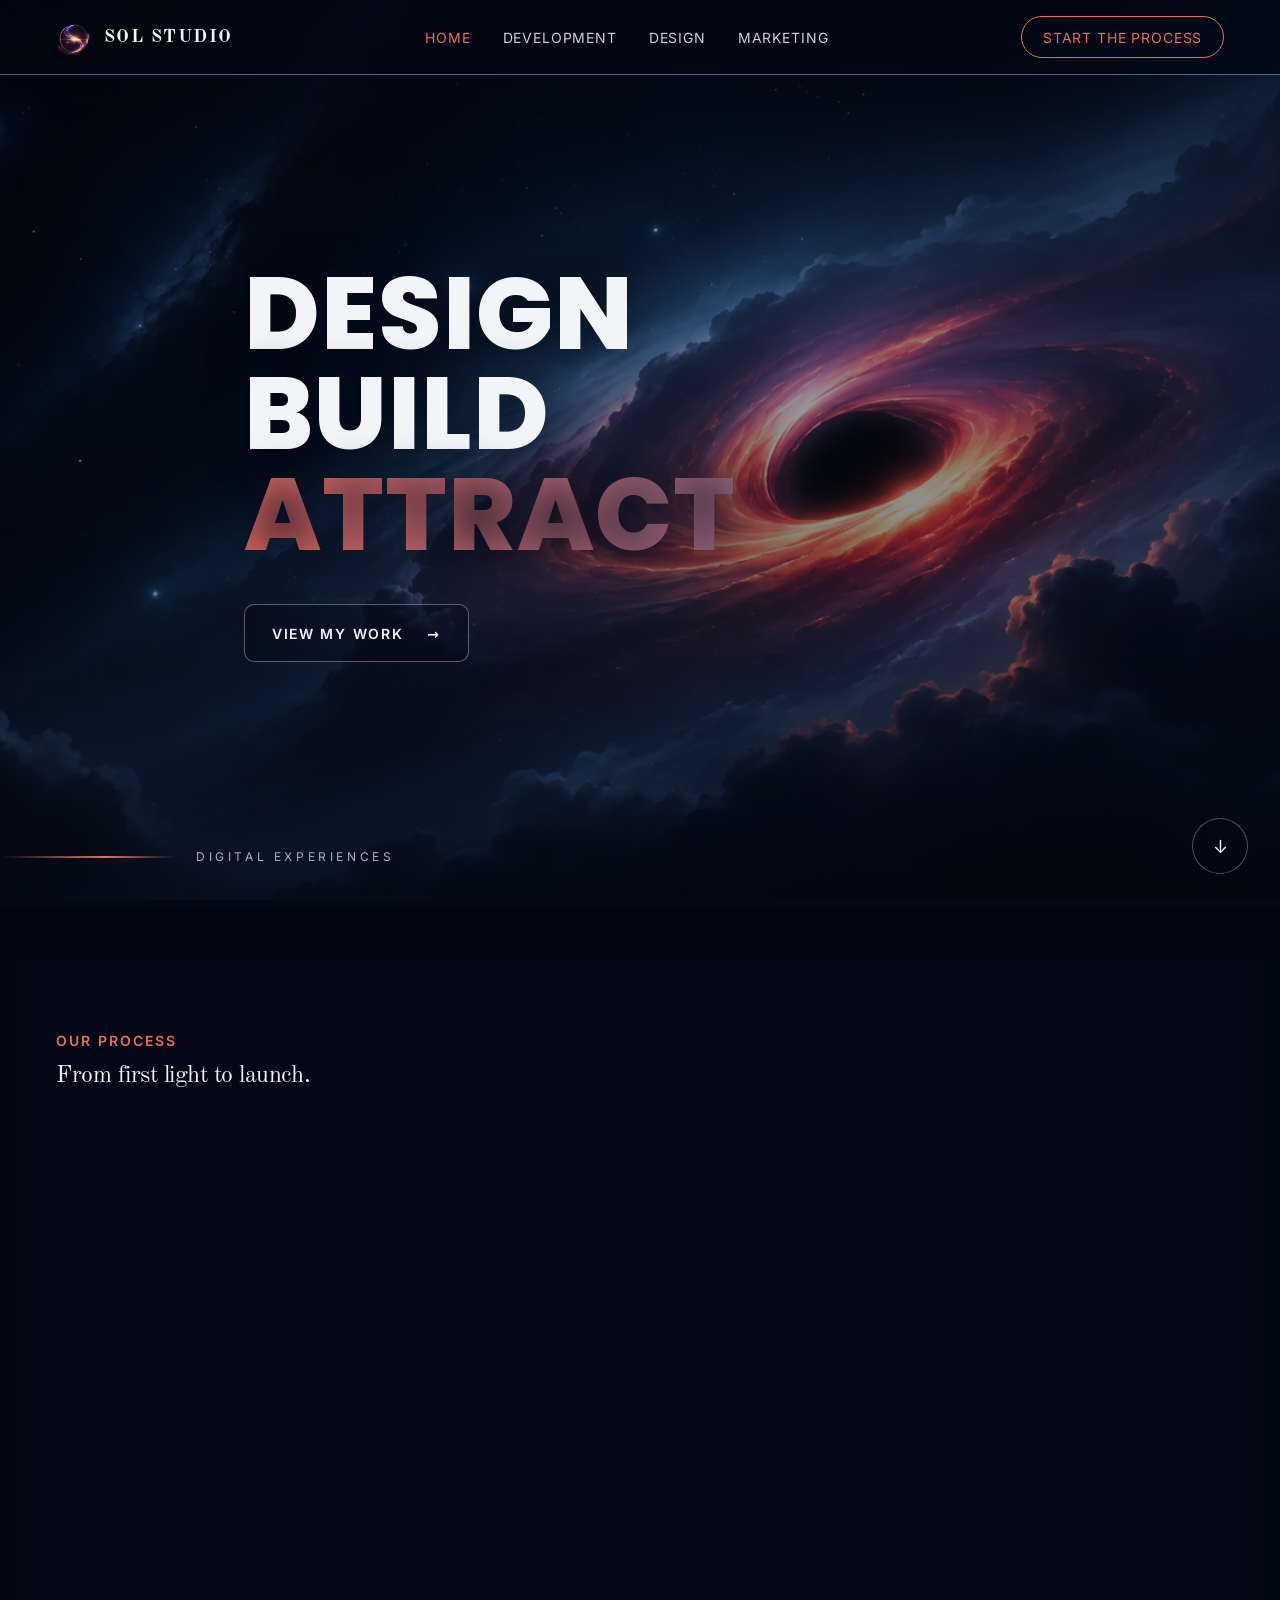
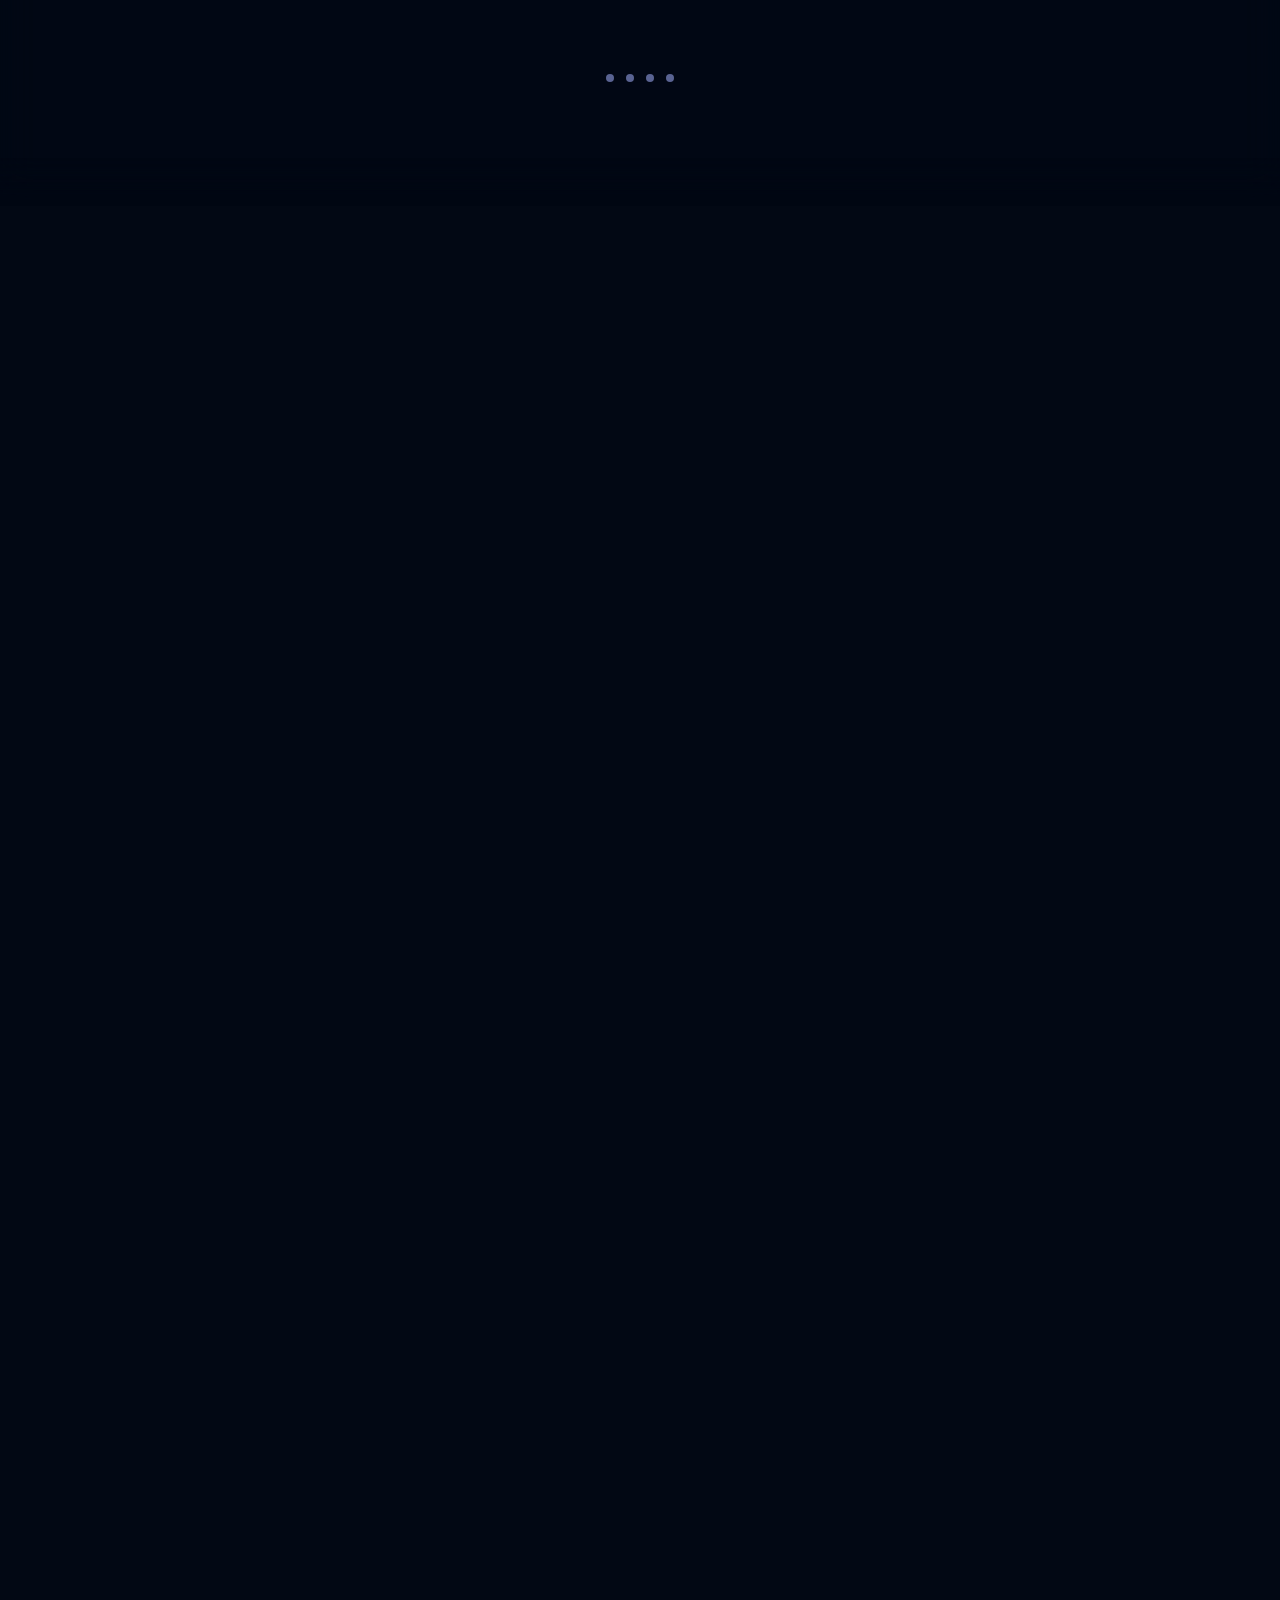
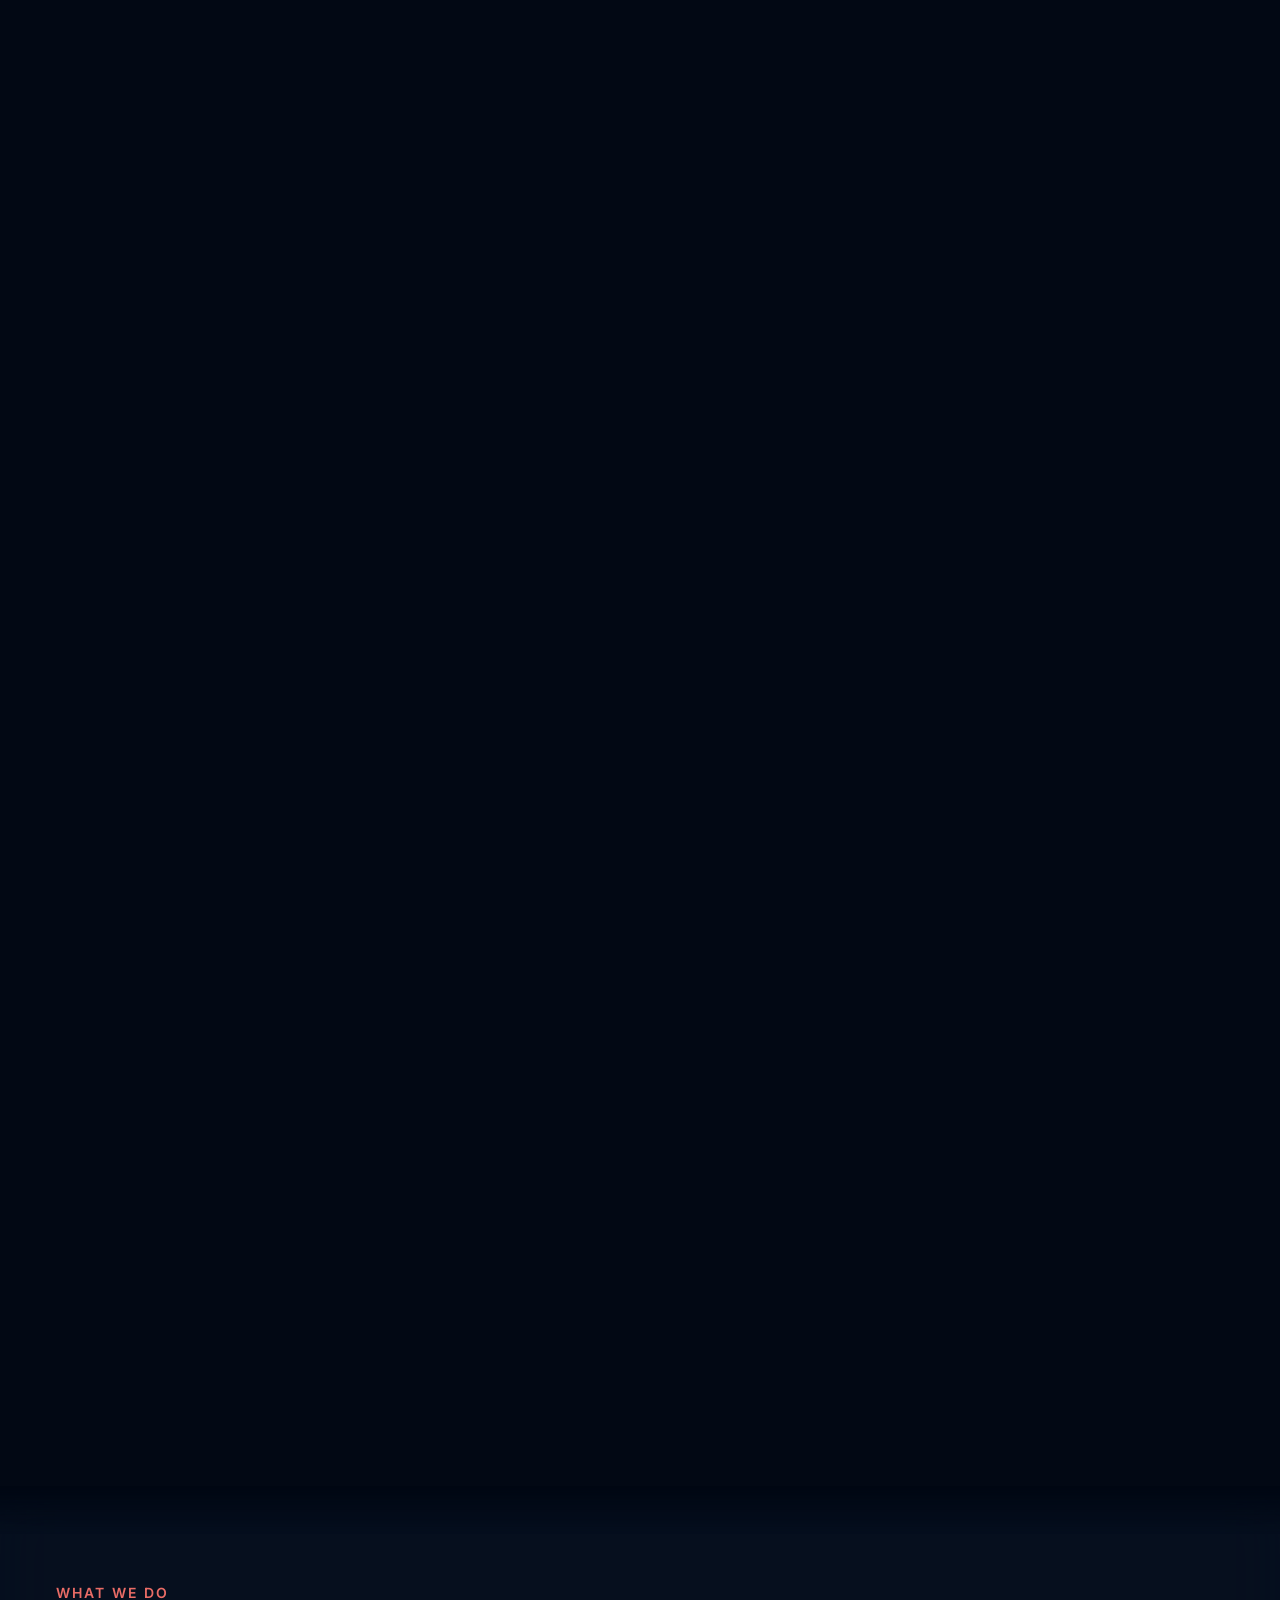
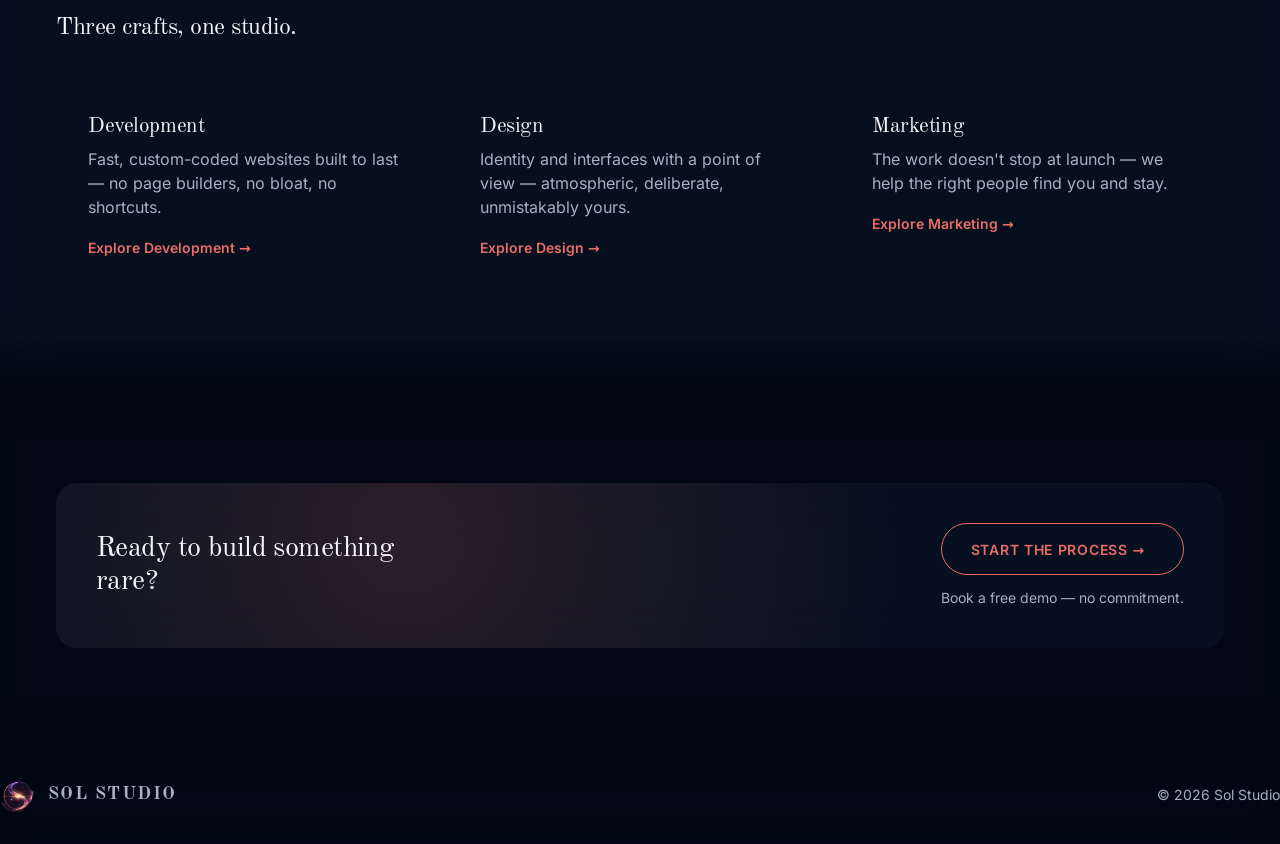
==== commit 4152c510: "QA pass 1: clear script FAILs, omit unconfirmed content - Omit (not invent) all [PLACEHOLDER] conten" ====
--- a/index.html
+++ b/index.html
@@ -9,6 +9,7 @@
   <link rel="stylesheet" href="shared/base.css">
   <link rel="stylesheet" href="style.css">
   <link rel="preload" as="image" href="assets/images/hero-poster.webp">
+  <noscript><style>.nav-links{display:flex;flex-wrap:wrap}.nav-toggle{display:none}</style></noscript>
 </head>
 <body>
   <!-- fixed cosmic backdrop: intro-loop hero video (intro plays once, hands
@@ -26,10 +27,10 @@
   <!-- ===== header (canonical — propagate edits to every page) ===== -->
   <header class="site-header">
     <div class="container">
-      <a class="logo" href="/"><img src="assets/images/logo-mark.webp" alt="" width="36" height="36">SOL STUDIO</a>
+      <a class="logo" href="index.html"><img src="assets/images/logo-mark.webp" alt="" width="36" height="36">SOL STUDIO</a>
       <nav aria-label="Primary">
         <ul class="nav-links">
-          <li><a href="/" aria-current="page">Home</a></li>
+          <li><a href="index.html" aria-current="page">Home</a></li>
           <li><a href="dev/">Development</a></li>
           <li><a href="design/">Design</a></li>
           <li><a href="market/">Marketing</a></li>
@@ -43,7 +44,7 @@
   </header>
   <div class="nav-overlay" id="navOverlay">
     <button class="nav-overlay-close" id="navClose" aria-label="Close menu">&times;</button>
-    <a href="/">Home</a>
+    <a href="index.html">Home</a>
     <a href="dev/">Development</a>
     <a href="design/">Design</a>
     <a href="market/">Marketing</a>
@@ -154,13 +155,7 @@
 
   <!-- ===== footer (canonical — propagate edits to every page) ===== -->
   <footer class="site-footer">
-    <a class="logo" href="/"><img src="assets/images/logo-mark.webp" alt="" width="36" height="36">SOL STUDIO</a>
-    <div class="social-icons">
-      <!-- PLACEHOLDER: real profile URLs — see QUESTIONS.md (socials) -->
-      <a href="[PLACEHOLDER: Instagram URL]" aria-label="Instagram">IG</a>
-      <a href="[PLACEHOLDER: LinkedIn URL]" aria-label="LinkedIn">in</a>
-      <a href="mailto:[PLACEHOLDER: public contact email]" aria-label="Email">@</a>
-    </div>
+    <a class="logo" href="index.html"><img src="assets/images/logo-mark.webp" alt="" width="36" height="36">SOL STUDIO</a>
     <span>&copy; 2026 Sol Studio</span>
   </footer>
 
--- a/shared/base.css
+++ b/shared/base.css
@@ -50,9 +50,9 @@
   background:color-mix(in srgb, var(--color-bg) 40%, transparent);
   backdrop-filter:blur(var(--blur-md));-webkit-backdrop-filter:blur(var(--blur-md));
   -webkit-mask:linear-gradient(to bottom, transparent 0,
-    #000 var(--space-12), #000 calc(100% - var(--space-12)), transparent 100%);
+    var(--color-bg) var(--space-12), var(--color-bg) calc(100% - var(--space-12)), transparent 100%);
           mask:linear-gradient(to bottom, transparent 0,
-    #000 var(--space-12), #000 calc(100% - var(--space-12)), transparent 100%)}
+    var(--color-bg) var(--space-12), var(--color-bg) calc(100% - var(--space-12)), transparent 100%)}
 .section--surface::before{background:color-mix(in srgb, var(--color-surface) 46%, transparent);
   backdrop-filter:blur(var(--blur-lg));-webkit-backdrop-filter:blur(var(--blur-lg))}
 .eyebrow{display:block;font-size:var(--text-sm);letter-spacing:.14em;text-transform:uppercase;
@@ -129,8 +129,8 @@
 .site-footer::before{content:"";position:absolute;inset:0;z-index:0;
   background:color-mix(in srgb, var(--color-bg) 45%, transparent);
   backdrop-filter:blur(var(--blur-md));-webkit-backdrop-filter:blur(var(--blur-md));
-  -webkit-mask:linear-gradient(to bottom, transparent 0, #000 var(--space-11), #000 100%);
-          mask:linear-gradient(to bottom, transparent 0, #000 var(--space-11), #000 100%)}
+  -webkit-mask:linear-gradient(to bottom, transparent 0, var(--color-bg) var(--space-11), var(--color-bg) 100%);
+          mask:linear-gradient(to bottom, transparent 0, var(--color-bg) var(--space-11), var(--color-bg) 100%)}
 .social-icons{display:flex;gap:var(--space-3)}
 .social-icons a{width:36px;height:36px;border-radius:var(--radius-full);border:1px solid var(--color-border);
   display:flex;align-items:center;justify-content:center;font-size:var(--text-xs);
--- a/style.css
+++ b/style.css
@@ -117,9 +117,9 @@
   background:color-mix(in srgb, var(--color-bg) 40%, transparent);
   backdrop-filter:blur(var(--blur-md));-webkit-backdrop-filter:blur(var(--blur-md));
   -webkit-mask:linear-gradient(to bottom, transparent 0,
-    #000 var(--space-12), #000 calc(100% - var(--space-12)), transparent 100%);
+    var(--color-bg) var(--space-12), var(--color-bg) calc(100% - var(--space-12)), transparent 100%);
           mask:linear-gradient(to bottom, transparent 0,
-    #000 var(--space-12), #000 calc(100% - var(--space-12)), transparent 100%)}
+    var(--color-bg) var(--space-12), var(--color-bg) calc(100% - var(--space-12)), transparent 100%)}
 .process-stage > .container{position:relative;z-index:1}
 .process-steps{position:relative;margin-top:var(--space-10);
   display:flex;flex-direction:column;gap:var(--space-12)}
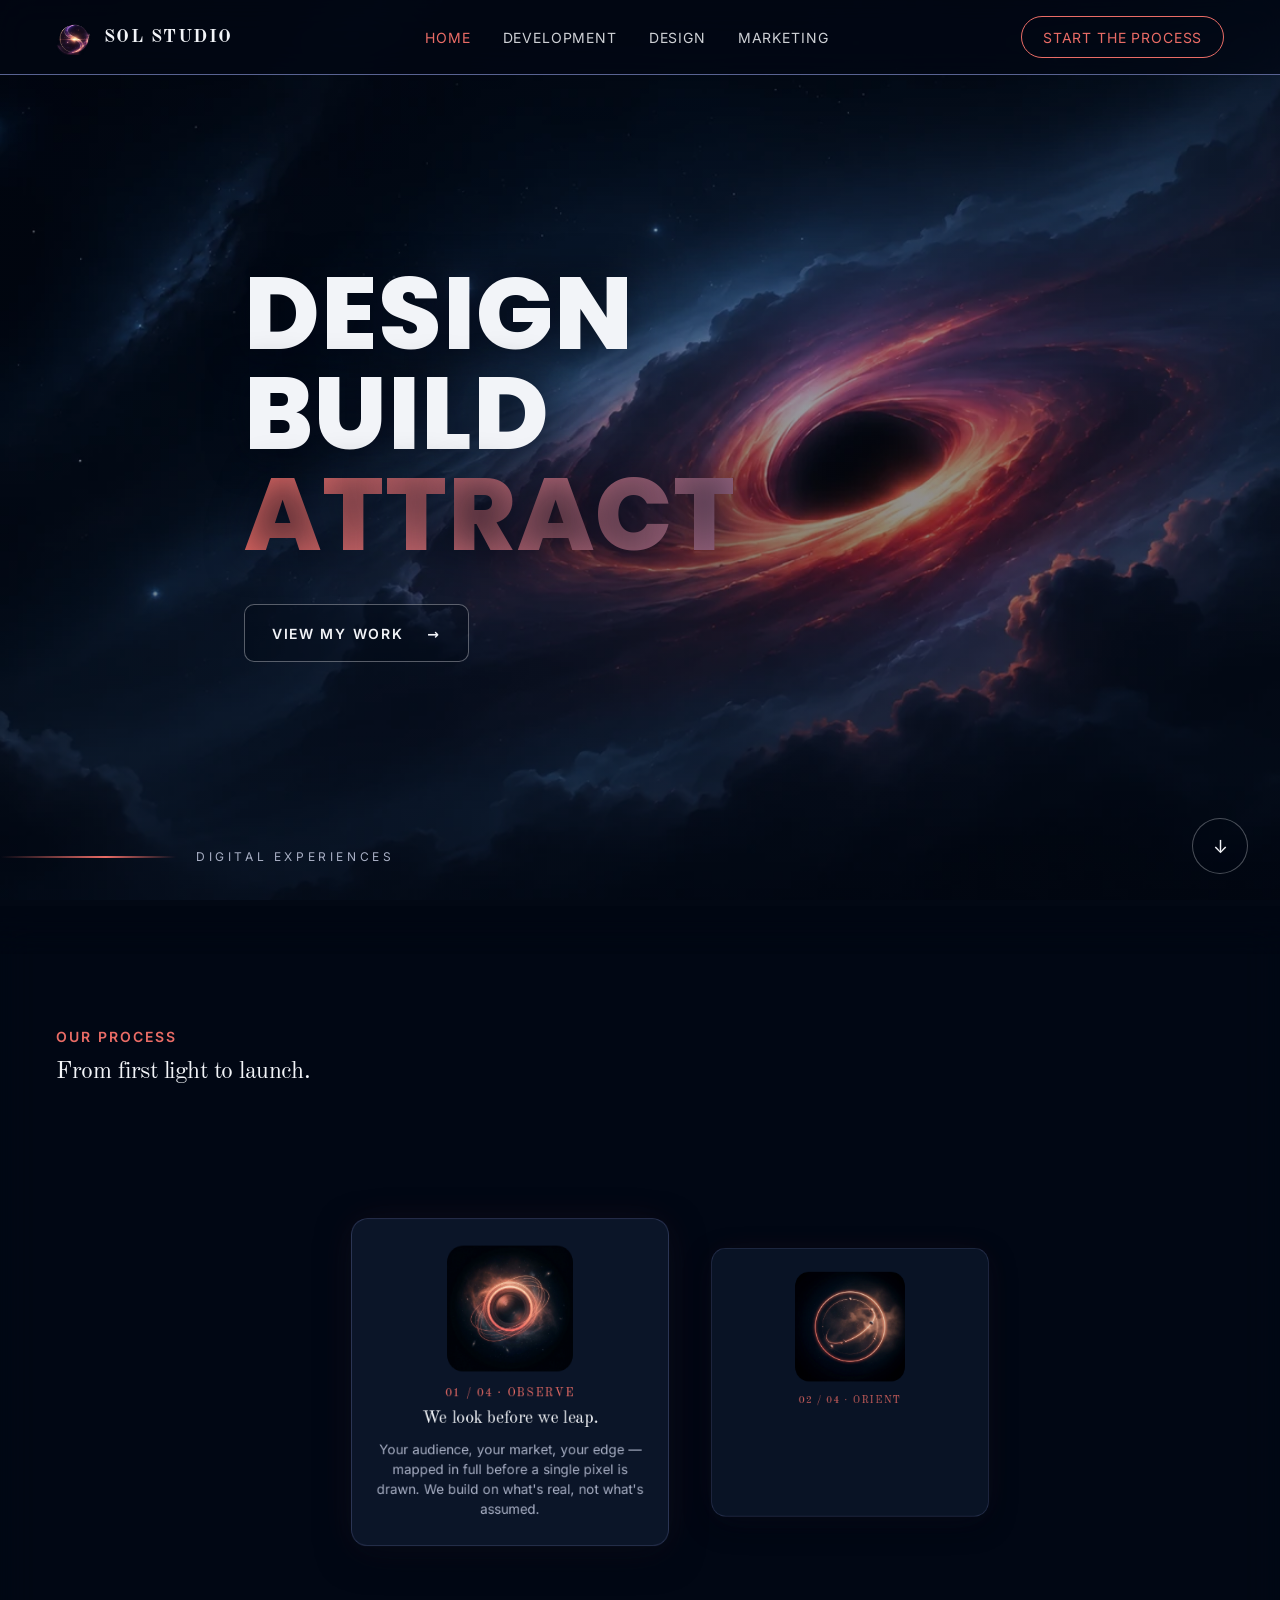
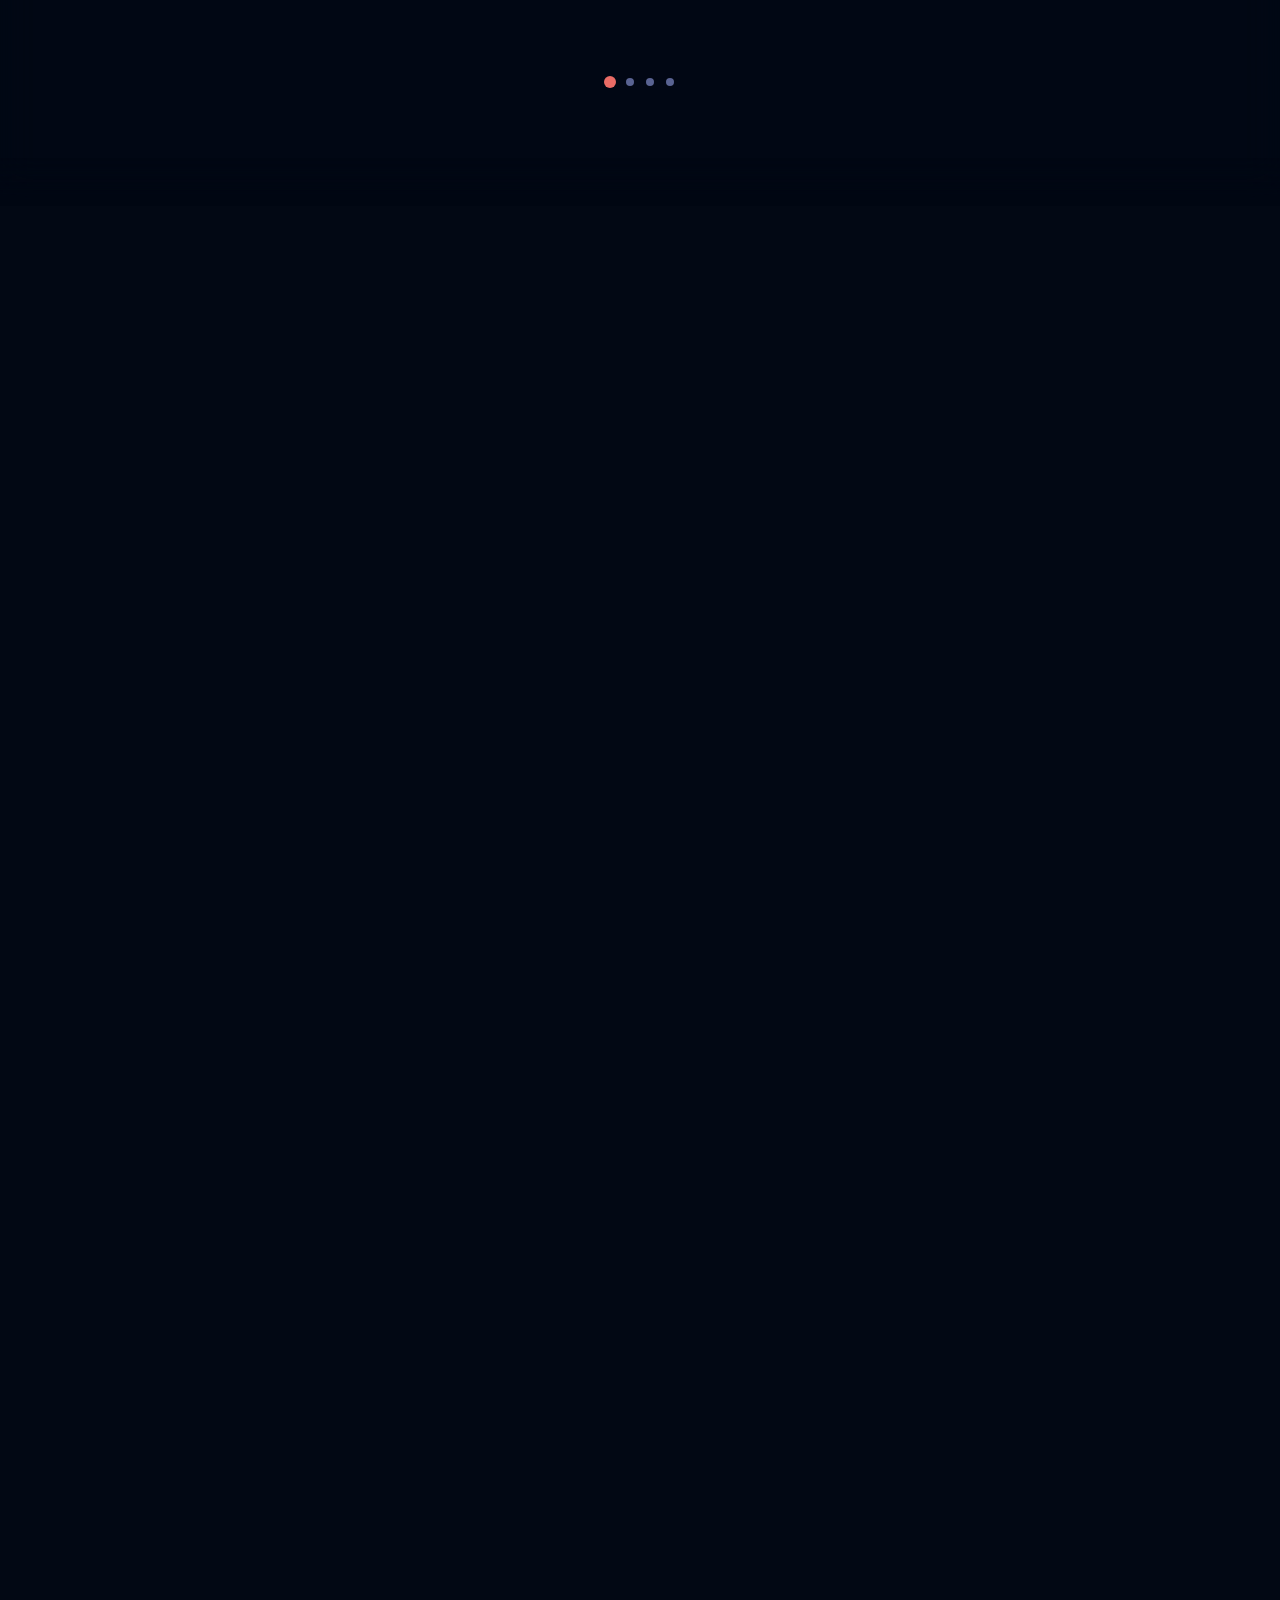
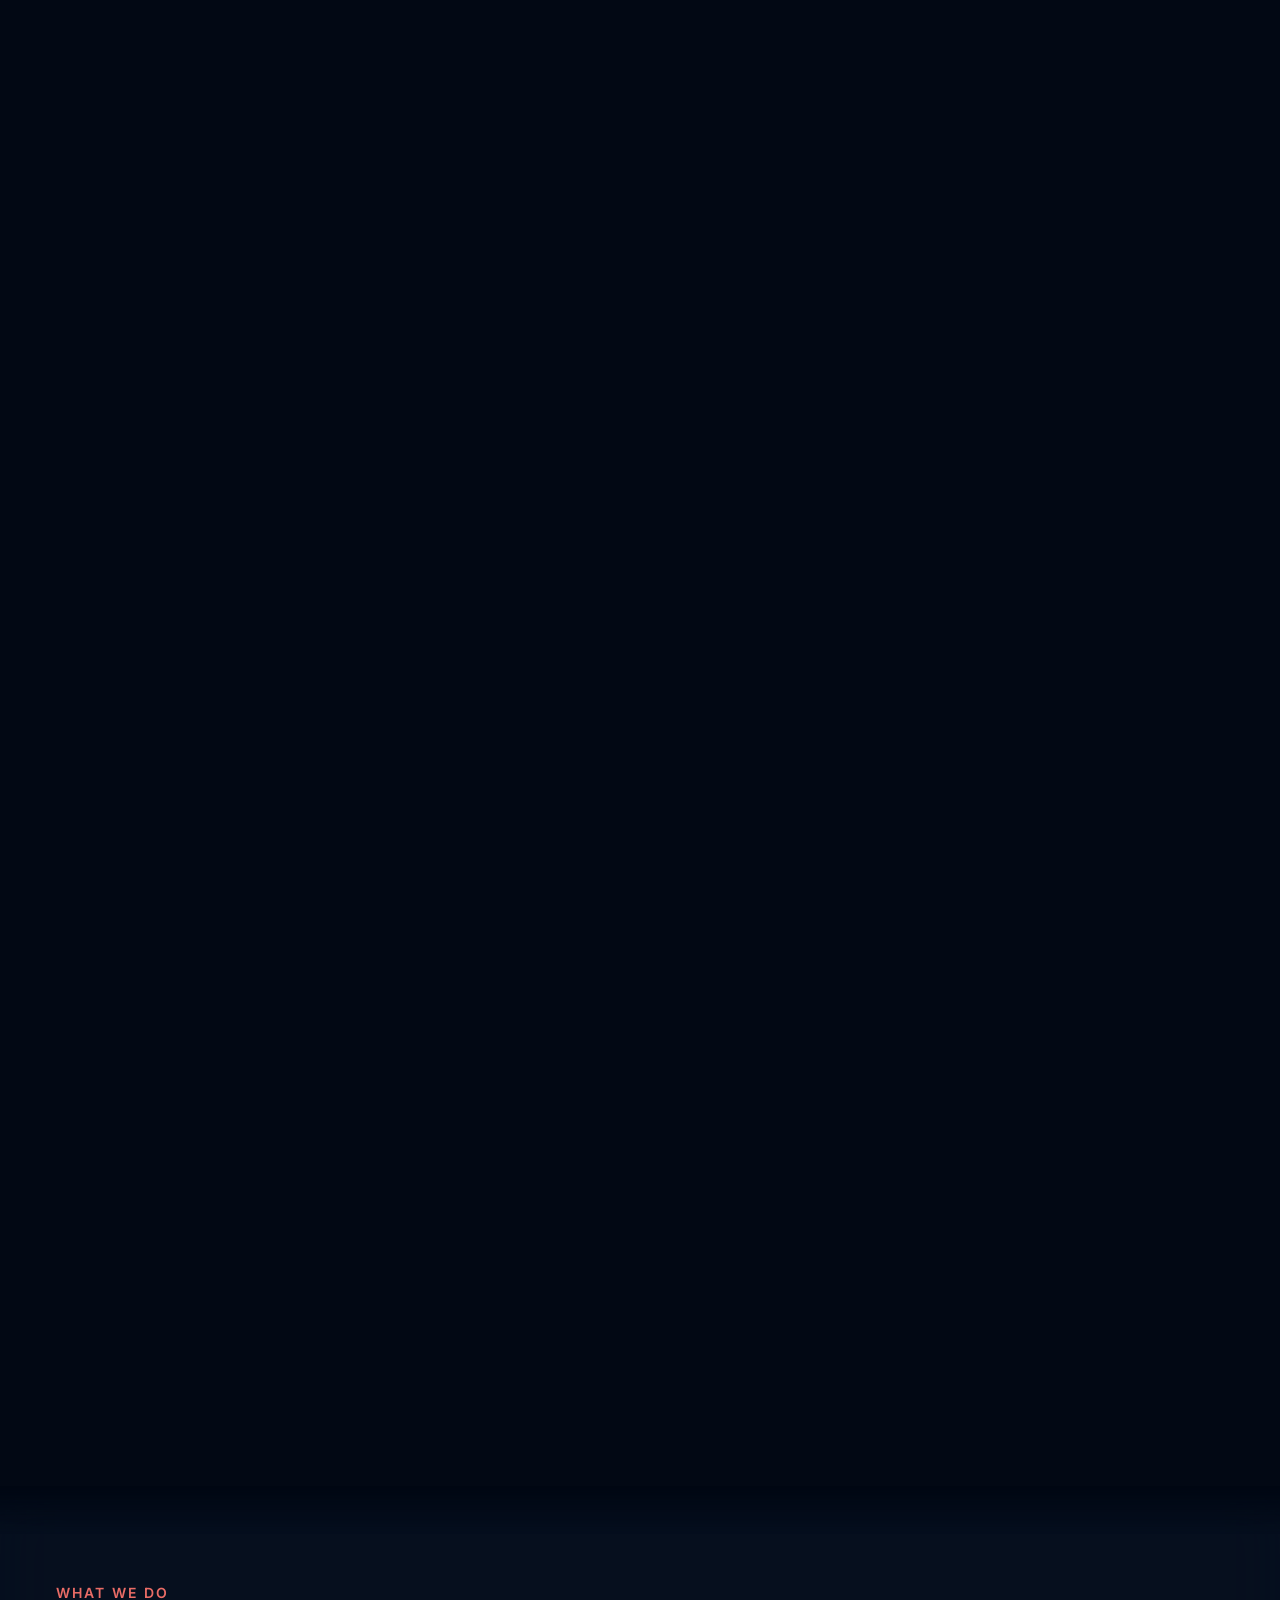
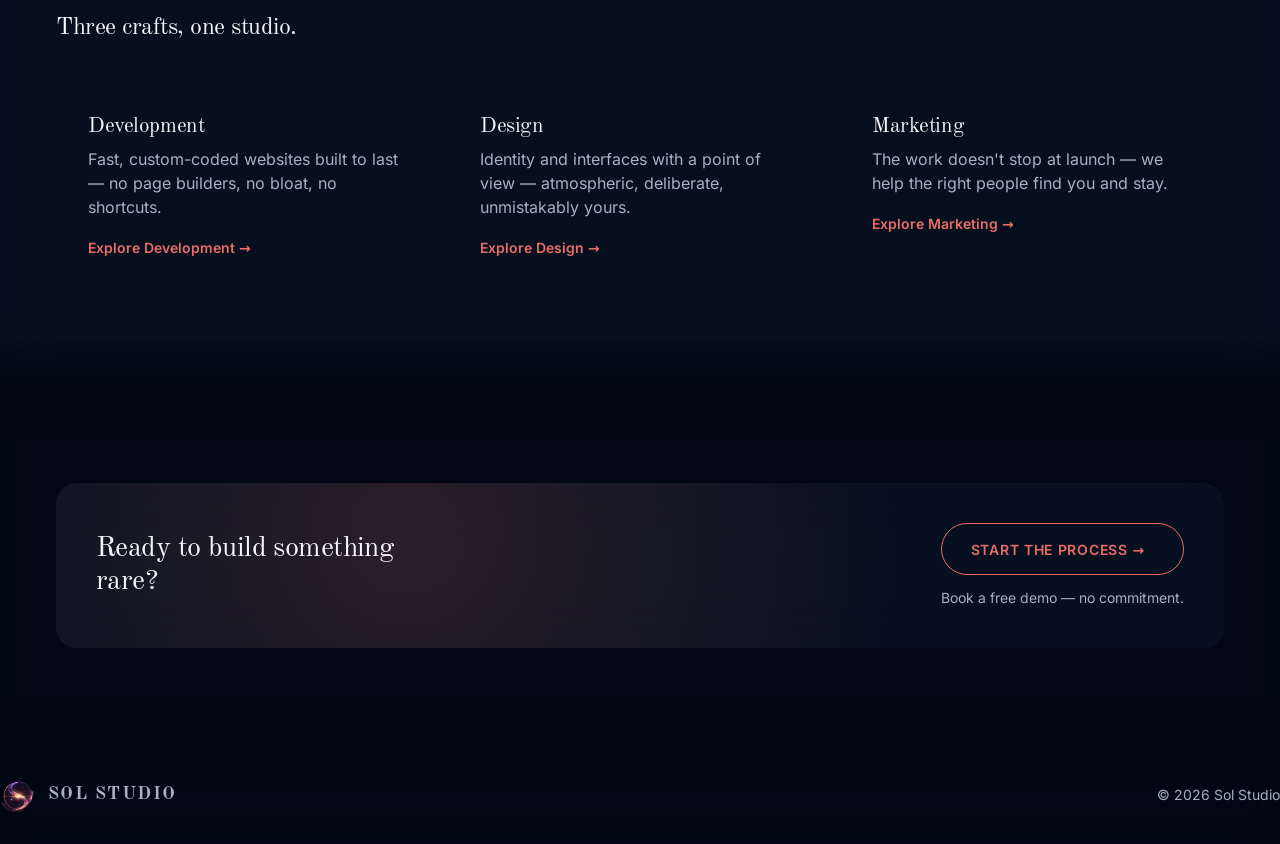
==== commit 1af41623: "Process section: magnetic dock redesign (preview) One full-size main card, neighbors squished small;" ====
--- a/index.html
+++ b/index.html
@@ -68,9 +68,10 @@
       <a class="hero-scroll" href="#process" aria-label="Scroll to our process">&darr;</a>
     </section>
 
-    <!-- ===== process — pinned crossfade stage (steps flow in/out one at a
-         time as you scroll; each with its cosmic OODA icon) ===== -->
-    <section class="process-scroll" id="process">
+    <!-- ===== process — pinned magnetic dock (script.js slides the cards
+         horizontally as you scroll: one full-size main card, neighbors
+         squished small; falls back to a plain vertical list) ===== -->
+    <section class="process-scroll" id="process" data-process-dock>
       <div class="process-stage">
         <div class="container">
           <span class="eyebrow">Our Process</span>
--- a/style.css
+++ b/style.css
@@ -1,7 +1,8 @@
-/* style.css — HOME page. Reproduces the BINDING preview/layout-preview.html:
+/* style.css — HOME page. Reproduces the BINDING preview/layout-preview.html
+   (process section superseded by operator request, see state/DECISIONS.md):
    the fixed intro-loop hero video (in .site-backdrop, base.css) shows through
-   frosted section panels; the process is a pinned crossfade stage where steps
-   flow in and out one at a time. Copy + real media are final. */
+   frosted section panels; the process is a pinned magnetic dock — one main
+   card, neighbors squished small. Copy + real media are final. */
 
 /* intro-loop: loop video sits under the intro, revealed by script.js */
 .site-backdrop [data-il-loop]{opacity:0}
@@ -107,10 +108,11 @@
     to{opacity:1;transform:none}}
 }
 
-/* ---- process: pinned crossfade stage ----
-   Base (fallback / reduced-motion / no scroll-timeline support): a plain,
-   fully-visible vertical list. The pin + crossfade only turn on inside
-   @supports (animation-timeline: view()) AND prefers-reduced-motion. */
+/* ---- process: pinned magnetic dock ----
+   Base (fallback / reduced-motion / no JS / no IntersectionObserver): a plain,
+   fully-visible vertical list. The pin + dock only turn on when script.js
+   sets [data-dock-active] after its motion + capability guards pass; JS
+   drives the unitless --dock-* custom props per frame, CSS owns geometry. */
 .process-scroll{position:relative}
 .process-stage{position:relative;padding-block:var(--section-pad-y)}
 .process-stage::before{content:"";position:absolute;inset:0;z-index:0;
@@ -141,43 +143,34 @@
     0%,100%{transform:translateY(0) scale(1)}
     50%{transform:translateY(-8px) scale(1.04)}}
 
-  @supports (animation-timeline: view()){
-    .process-scroll{height:420vh;view-timeline:--proc block}
-    .process-stage{position:sticky;top:0;min-height:100svh;
-      display:flex;flex-direction:column;justify-content:center}
-    /* margin-inline:auto on .container shrinks it inside a flex column —
-       force full width so the steps get the real container width */
-    .process-stage > .container{width:100%}
-    .process-steps{min-height:56vh}
-    /* absolute-stacked, but centered as a bounded block so the copy column
-       keeps a readable width (not collapsed by place-content:center) */
-    .process-step{position:absolute;inset:0;margin-inline:auto;max-width:52rem;
-      padding-inline:var(--space-4);display:grid;grid-template-columns:1fr;
-      justify-items:center;align-content:center;gap:var(--space-6);text-align:center;
-      opacity:0;animation:proc-flow linear both;animation-timeline:--proc}
-    @media (min-width:768px){.process-step{grid-template-columns:auto minmax(0,30rem);
-      justify-items:start;align-items:center;text-align:left;gap:var(--space-10)}}
-    .process-step:nth-child(1){animation-range:contain 0% contain 28%}
-    .process-step:nth-child(2){animation-range:contain 24% contain 52%}
-    .process-step:nth-child(3){animation-range:contain 48% contain 76%}
-    .process-step:nth-child(4){animation-name:proc-flow-last;animation-range:contain 72% contain 100%}
-    @keyframes proc-flow{
-      0%{opacity:0;transform:translateY(46px) scale(.96);filter:blur(8px)}
-      22%,78%{opacity:1;transform:none;filter:blur(0)}
-      100%{opacity:0;transform:translateY(-46px) scale(.96);filter:blur(8px)}}
-    @keyframes proc-flow-last{
-      0%{opacity:0;transform:translateY(46px) scale(.96);filter:blur(8px)}
-      30%,100%{opacity:1;transform:none;filter:blur(0)}}
-    .process-dots{display:flex}
-    .process-dots i{animation:proc-dot linear both;animation-timeline:--proc}
-    .process-dots i:nth-child(1){animation-range:contain 0% contain 28%}
-    .process-dots i:nth-child(2){animation-range:contain 24% contain 52%}
-    .process-dots i:nth-child(3){animation-range:contain 48% contain 76%}
-    .process-dots i:nth-child(4){animation-range:contain 72% contain 100%}
-    @keyframes proc-dot{
-      0%,100%{background:var(--color-border);transform:scale(1)}
-      38%,62%{background:var(--color-accent);transform:scale(1.5)}}
-  }
+  /* dock mode — the runway pins the stage while cards slide horizontally */
+  .process-scroll[data-process-dock][data-dock-active]{height:420vh}
+  [data-dock-active] .process-stage{position:sticky;top:0;min-height:100svh;
+    overflow:hidden;display:flex;flex-direction:column;justify-content:center}
+  /* margin-inline:auto on .container shrinks it inside a flex column —
+     force full width so the steps get the real container width */
+  [data-dock-active] .process-stage > .container{width:100%}
+  [data-dock-active] .process-steps{position:relative;--dock-step:min(66vw,340px);
+    min-height:clamp(26rem,70svh,32rem)}
+  /* one geometry at every breakpoint: a centered surface card whose x/scale/
+     opacity come from the JS-driven distance to the focus value */
+  [data-dock-active] .process-step{position:absolute;left:50%;top:50%;
+    width:min(86vw,24rem);grid-template-columns:1fr;justify-items:center;
+    text-align:center;gap:var(--space-4);padding:var(--space-8) var(--space-6);
+    background:color-mix(in srgb, var(--color-surface) 88%, transparent);
+    border:1px solid color-mix(in srgb, var(--color-border) 45%, transparent);
+    border-radius:var(--radius-lg);box-shadow:var(--shadow-lg);
+    opacity:var(--dock-o,1);will-change:transform,opacity;
+    transform:translate(-50%,-50%)
+      translateX(calc(var(--dock-x,0) * var(--dock-step)))
+      scale(var(--dock-s,1))}
+  [data-dock-active] .process-media{max-width:9.5rem}
+  [data-dock-active] .process-copy h3{font-size:var(--text-xl);opacity:var(--dock-fade,1)}
+  [data-dock-active] .process-copy p{font-size:var(--text-base);opacity:var(--dock-fade,1)}
+  [data-dock-active] .process-dots{display:flex}
+  [data-dock-active] .process-dots i{transition:background var(--duration-base) var(--ease-standard),
+    transform var(--duration-base) var(--ease-standard)}
+  [data-dock-active] .process-dots i.is-active{background:var(--color-accent);transform:scale(1.5)}
 }
 
 /* ---- pillars (pure text, dim cover on hover) ---- */
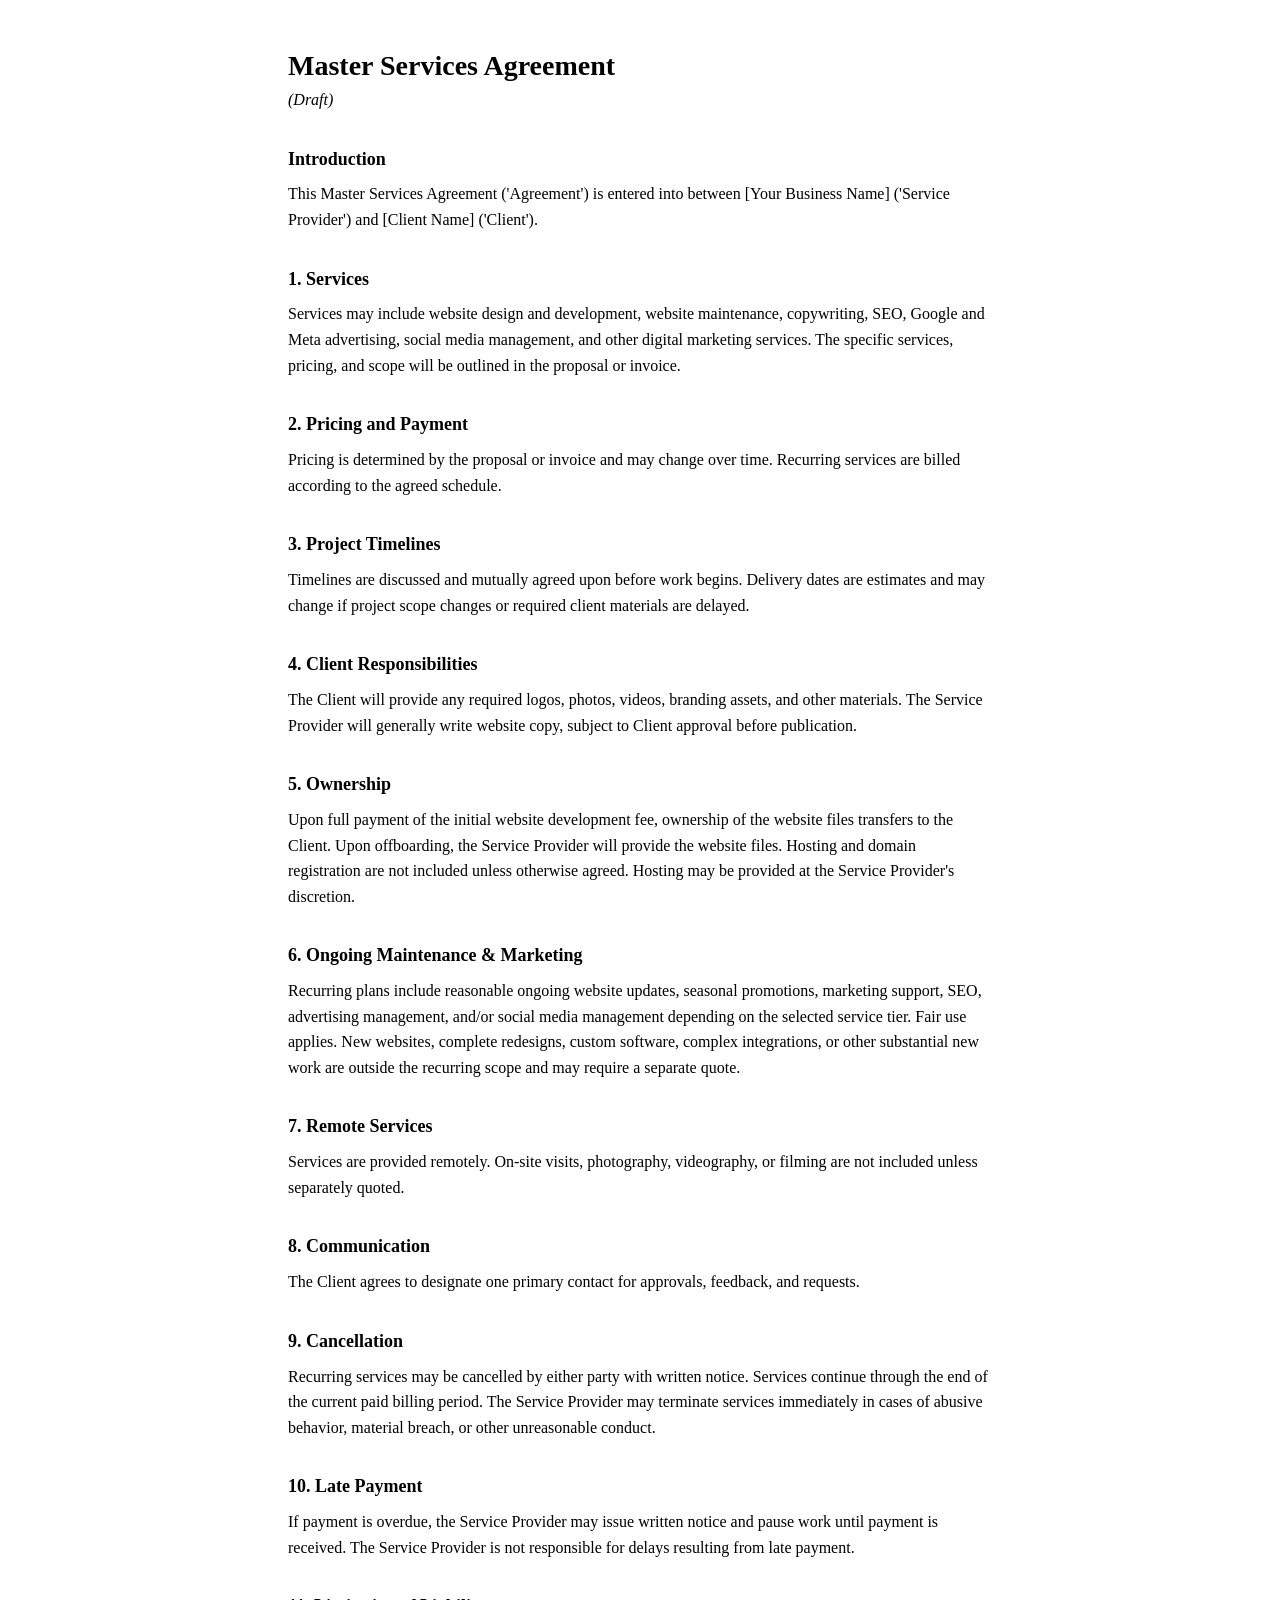
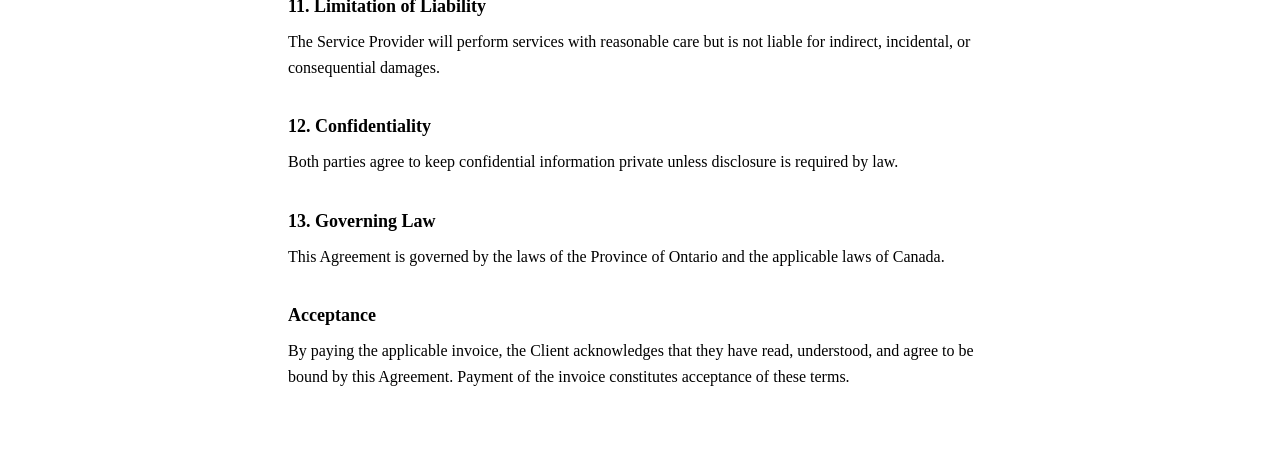
==== commit acdb407f: "MSA standalone page (subdomain root)" ====
--- a/index.html
+++ b/index.html
@@ -3,164 +3,72 @@
 <head>
   <meta charset="utf-8">
   <meta name="viewport" content="width=device-width, initial-scale=1">
-  <title>Sol Studio — Custom Websites, Design & Marketing</title>
-  <meta name="description" content="Sol Studio builds custom websites from your brief — no templates, no two alike. Development, design, and marketing under one roof. Book a free demo.">
-  <link rel="stylesheet" href="shared/tokens.css">
-  <link rel="stylesheet" href="shared/base.css">
-  <link rel="stylesheet" href="style.css">
-  <link rel="preload" as="image" href="assets/images/hero-poster.webp">
-  <noscript><style>.nav-links{display:flex;flex-wrap:wrap}.nav-toggle{display:none}</style></noscript>
+  <title>Master Services Agreement — Sol Studio</title>
+  <meta name="description" content="Master Services Agreement for Sol Studio services.">
+  <meta name="robots" content="noindex">
+  <!-- Deliberately unthemed (operator instruction): standalone legal page,
+       plain black on white, no shared css/js. Content transcribed verbatim
+       from Master_Services_Agreement.pdf — do not edit without the operator. -->
+  <style>
+    body{margin:0;background:white;color:black;
+      font-family:Georgia, "Times New Roman", serif;line-height:1.6}
+    main{max-width:44rem;margin:0 auto;padding:3rem 1.25rem 4rem}
+    h1{font-size:1.75rem;line-height:1.25;margin:0 0 .25rem}
+    .doc-sub{font-style:italic;margin:0 0 2rem}
+    h2{font-size:1.125rem;margin:2rem 0 .5rem}
+    p{margin:0 0 1rem}
+    @media print{main{padding:0}}
+  </style>
 </head>
 <body>
-  <!-- fixed cosmic backdrop: intro-loop hero video (intro plays once, hands
-       off to the seamless loop; reduced-motion & autoplay-blocked → poster) -->
-  <div class="site-backdrop" data-intro-loop aria-hidden="true">
-    <video class="backdrop-media" data-il-loop muted playsinline preload="auto" loop>
-      <source src="assets/video/hero-loop.mp4" type="video/mp4">
-    </video>
-    <video class="backdrop-media" data-il-intro muted playsinline preload="auto" autoplay
-           poster="assets/images/hero-poster.webp">
-      <source src="assets/video/hero-intro.mp4" type="video/mp4">
-    </video>
-  </div>
+  <main>
+    <h1>Master Services Agreement</h1>
+    <p class="doc-sub">(Draft)</p>
 
-  <!-- ===== header (canonical — propagate edits to every page) ===== -->
-  <header class="site-header">
-    <div class="container">
-      <a class="logo" href="index.html"><img src="assets/images/logo-mark.webp" alt="" width="36" height="36">SOL STUDIO</a>
-      <nav aria-label="Primary">
-        <ul class="nav-links">
-          <li><a href="index.html" aria-current="page">Home</a></li>
-          <li><a href="dev/">Development</a></li>
-          <li><a href="design/">Design</a></li>
-          <li><a href="market/">Marketing</a></li>
-        </ul>
-      </nav>
-      <a class="nav-cta" href="questionnaire/">Start the Process</a>
-      <button class="nav-toggle" id="navToggle" aria-label="Open menu" aria-expanded="false">
-        <span></span><span></span><span></span>
-      </button>
-    </div>
-  </header>
-  <div class="nav-overlay" id="navOverlay">
-    <button class="nav-overlay-close" id="navClose" aria-label="Close menu">&times;</button>
-    <a href="index.html">Home</a>
-    <a href="dev/">Development</a>
-    <a href="design/">Design</a>
-    <a href="market/">Marketing</a>
-    <a class="btn-outline nav-cta" href="questionnaire/">Start the Process</a>
-  </div>
+    <h2>Introduction</h2>
+    <p>This Master Services Agreement ('Agreement') is entered into between [Your Business Name] ('Service Provider') and [Client Name] ('Client').</p>
 
-  <main>
-    <!-- ===== hero — cinematic launch, per the operator's reference mockup:
-         stacked all-caps display headline (gradient last line), one button,
-         tag bottom-left, scroll circle bottom-right. The video establishes
-         the scene, then the elements fade in on a timed choreography (pure
-         CSS, reduced-motion shows them instantly) ===== -->
-    <section class="hero-block" id="hero">
-      <div class="container">
-        <h1 class="hero-title"><span class="line">Design</span><span class="line">Build</span><span class="line grad">Attract</span></h1>
-        <div class="hero-actions">
-          <a class="btn-hero" href="#pillars">View My Work <span class="arrow" aria-hidden="true">&rarr;</span></a>
-        </div>
-      </div>
-      <div class="hero-tag" aria-hidden="true"><span class="tag-rule"></span>Digital Experiences</div>
-      <a class="hero-scroll" href="#process" aria-label="Scroll to our process">&darr;</a>
-    </section>
+    <h2>1. Services</h2>
+    <p>Services may include website design and development, website maintenance, copywriting, SEO, Google and Meta advertising, social media management, and other digital marketing services. The specific services, pricing, and scope will be outlined in the proposal or invoice.</p>
 
-    <!-- ===== process — pinned magnetic dock (script.js slides the cards
-         horizontally as you scroll: one full-size main card, neighbors
-         squished small; falls back to a plain vertical list) ===== -->
-    <section class="process-scroll" id="process" data-process-dock>
-      <div class="process-stage">
-        <div class="container">
-          <span class="eyebrow">Our Process</span>
-          <h2>From first light to launch.</h2>
-          <div class="process-steps">
-            <article class="process-step">
-              <div class="process-media"><img src="assets/images/process-01.webp" alt="A glowing ringed lens gathering starlight" width="600" height="600" loading="lazy"></div>
-              <div class="process-copy">
-                <span class="process-index">01 / 04 · Observe</span>
-                <h3>We look before we leap.</h3>
-                <p>Your audience, your market, your edge — mapped in full before a single pixel is drawn. We build on what's real, not what's assumed.</p>
-              </div>
-            </article>
-            <article class="process-step">
-              <div class="process-media"><img src="assets/images/process-02.webp" alt="An orbital compass with planets aligning on a glowing orbit" width="600" height="600" loading="lazy"></div>
-              <div class="process-copy">
-                <span class="process-index">02 / 04 · Orient</span>
-                <h3>We find your angle.</h3>
-                <p>Everything we learn becomes a point of view — the positioning, the structure, and the story your site is going to tell.</p>
-              </div>
-            </article>
-            <article class="process-step">
-              <div class="process-media"><img src="assets/images/process-03.webp" alt="Light rays converging into one bright point" width="600" height="600" loading="lazy"></div>
-              <div class="process-copy">
-                <span class="process-index">03 / 04 · Decide</span>
-                <h3>We commit to one direction.</h3>
-                <p>Design, words, and motion — chosen on purpose, not by default. Nothing ships by accident.</p>
-              </div>
-            </article>
-            <article class="process-step">
-              <div class="process-media"><img src="assets/images/process-04.webp" alt="A spark rising on a launch trail from a glowing orbit ring" width="600" height="600" loading="lazy"></div>
-              <div class="process-copy">
-                <span class="process-index">04 / 04 · Act</span>
-                <h3>We build, launch, and sharpen.</h3>
-                <p>We ship the site, then measure how it performs and refine from there. Launch is the start, not the finish.</p>
-              </div>
-            </article>
-          </div>
-          <div class="process-dots" aria-hidden="true"><i></i><i></i><i></i><i></i></div>
-        </div>
-      </div>
-    </section>
+    <h2>2. Pricing and Payment</h2>
+    <p>Pricing is determined by the proposal or invoice and may change over time. Recurring services are billed according to the agreed schedule.</p>
 
-    <!-- ===== pillars ===== -->
-    <section class="section section--surface" id="pillars">
-      <div class="container">
-        <span class="eyebrow" data-animate>What We Do</span>
-        <h2 data-animate>Three crafts, one studio.</h2>
-        <div class="pillars-grid">
-          <a class="pillar-card" href="dev/" data-animate style="--stagger-i:0">
-            <h3>Development</h3>
-            <p>Fast, custom-coded websites built to last — no page builders, no bloat, no shortcuts.</p>
-            <span class="go">Explore Development &rarr;</span>
-          </a>
-          <a class="pillar-card" href="design/" data-animate style="--stagger-i:1">
-            <h3>Design</h3>
-            <p>Identity and interfaces with a point of view — atmospheric, deliberate, unmistakably yours.</p>
-            <span class="go">Explore Design &rarr;</span>
-          </a>
-          <a class="pillar-card" href="market/" data-animate style="--stagger-i:2">
-            <h3>Marketing</h3>
-            <p>The work doesn't stop at launch — we help the right people find you and stay.</p>
-            <span class="go">Explore Marketing &rarr;</span>
-          </a>
-        </div>
-      </div>
-    </section>
+    <h2>3. Project Timelines</h2>
+    <p>Timelines are discussed and mutually agreed upon before work begins. Delivery dates are estimates and may change if project scope changes or required client materials are delayed.</p>
 
-    <!-- ===== cta ===== -->
-    <section class="section" id="cta">
-      <div class="container">
-        <div class="cta-band" data-animate>
-          <h2>Ready to build something rare?</h2>
-          <div class="cta-actions">
-            <a class="btn-outline" href="questionnaire/">Start the Process &rarr;</a>
-            <span class="hero-note">Book a free demo — no commitment.</span>
-          </div>
-        </div>
-      </div>
-    </section>
+    <h2>4. Client Responsibilities</h2>
+    <p>The Client will provide any required logos, photos, videos, branding assets, and other materials. The Service Provider will generally write website copy, subject to Client approval before publication.</p>
+
+    <h2>5. Ownership</h2>
+    <p>Upon full payment of the initial website development fee, ownership of the website files transfers to the Client. Upon offboarding, the Service Provider will provide the website files. Hosting and domain registration are not included unless otherwise agreed. Hosting may be provided at the Service Provider's discretion.</p>
+
+    <h2>6. Ongoing Maintenance &amp; Marketing</h2>
+    <p>Recurring plans include reasonable ongoing website updates, seasonal promotions, marketing support, SEO, advertising management, and/or social media management depending on the selected service tier. Fair use applies. New websites, complete redesigns, custom software, complex integrations, or other substantial new work are outside the recurring scope and may require a separate quote.</p>
+
+    <h2>7. Remote Services</h2>
+    <p>Services are provided remotely. On-site visits, photography, videography, or filming are not included unless separately quoted.</p>
+
+    <h2>8. Communication</h2>
+    <p>The Client agrees to designate one primary contact for approvals, feedback, and requests.</p>
+
+    <h2>9. Cancellation</h2>
+    <p>Recurring services may be cancelled by either party with written notice. Services continue through the end of the current paid billing period. The Service Provider may terminate services immediately in cases of abusive behavior, material breach, or other unreasonable conduct.</p>
+
+    <h2>10. Late Payment</h2>
+    <p>If payment is overdue, the Service Provider may issue written notice and pause work until payment is received. The Service Provider is not responsible for delays resulting from late payment.</p>
+
+    <h2>11. Limitation of Liability</h2>
+    <p>The Service Provider will perform services with reasonable care but is not liable for indirect, incidental, or consequential damages.</p>
+
+    <h2>12. Confidentiality</h2>
+    <p>Both parties agree to keep confidential information private unless disclosure is required by law.</p>
+
+    <h2>13. Governing Law</h2>
+    <p>This Agreement is governed by the laws of the Province of Ontario and the applicable laws of Canada.</p>
+
+    <h2>Acceptance</h2>
+    <p>By paying the applicable invoice, the Client acknowledges that they have read, understood, and agree to be bound by this Agreement. Payment of the invoice constitutes acceptance of these terms.</p>
   </main>
-
-  <!-- ===== footer (canonical — propagate edits to every page) ===== -->
-  <footer class="site-footer">
-    <a class="logo" href="index.html"><img src="assets/images/logo-mark.webp" alt="" width="36" height="36">SOL STUDIO</a>
-    <span>&copy; 2026 Sol Studio</span>
-  </footer>
-
-  <script src="shared/main.js"></script>
-  <script src="script.js"></script>
 </body>
 </html>
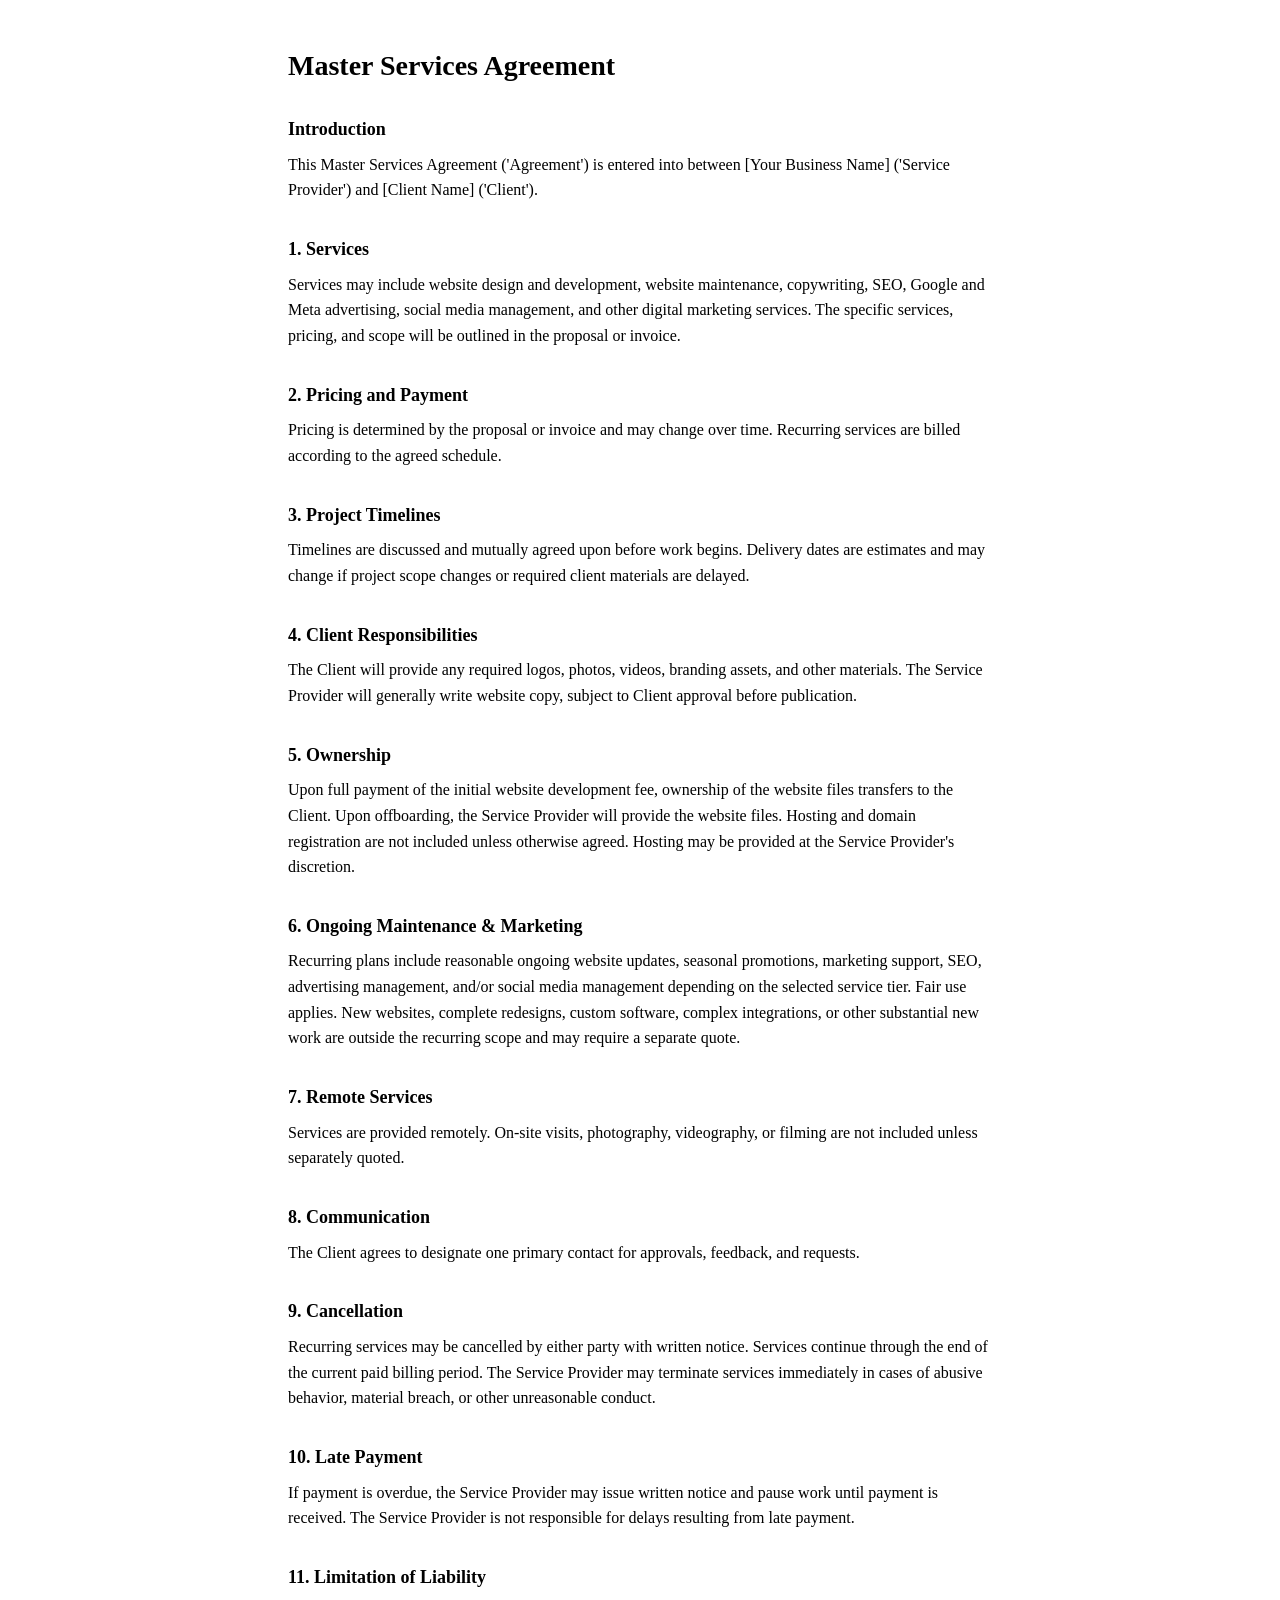
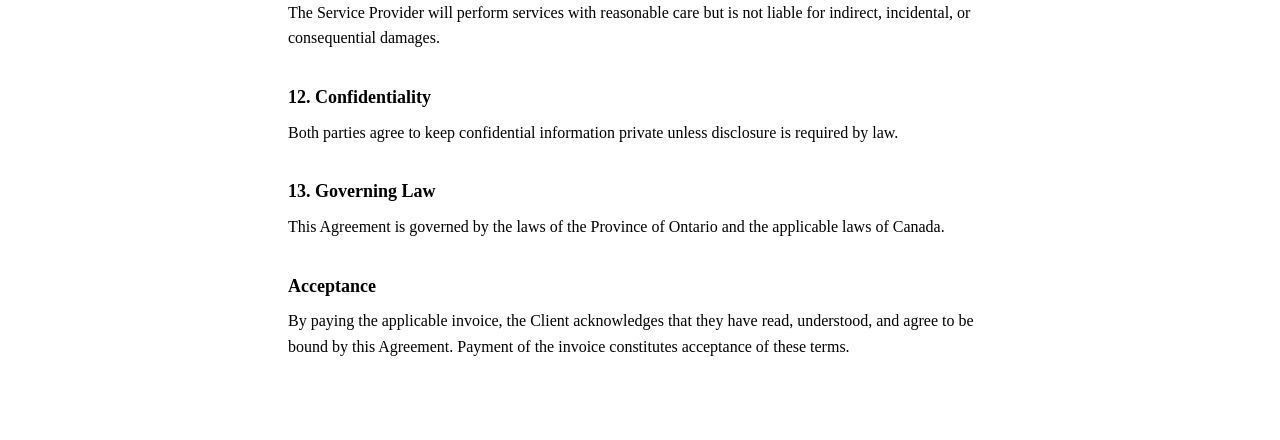
==== commit b68b19b4: "Update index.html" ====
--- a/index.html
+++ b/index.html
@@ -23,7 +23,7 @@
 <body>
   <main>
     <h1>Master Services Agreement</h1>
-    <p class="doc-sub">(Draft)</p>
+    <p class="doc-sub"></p>
 
     <h2>Introduction</h2>
     <p>This Master Services Agreement ('Agreement') is entered into between [Your Business Name] ('Service Provider') and [Client Name] ('Client').</p>
